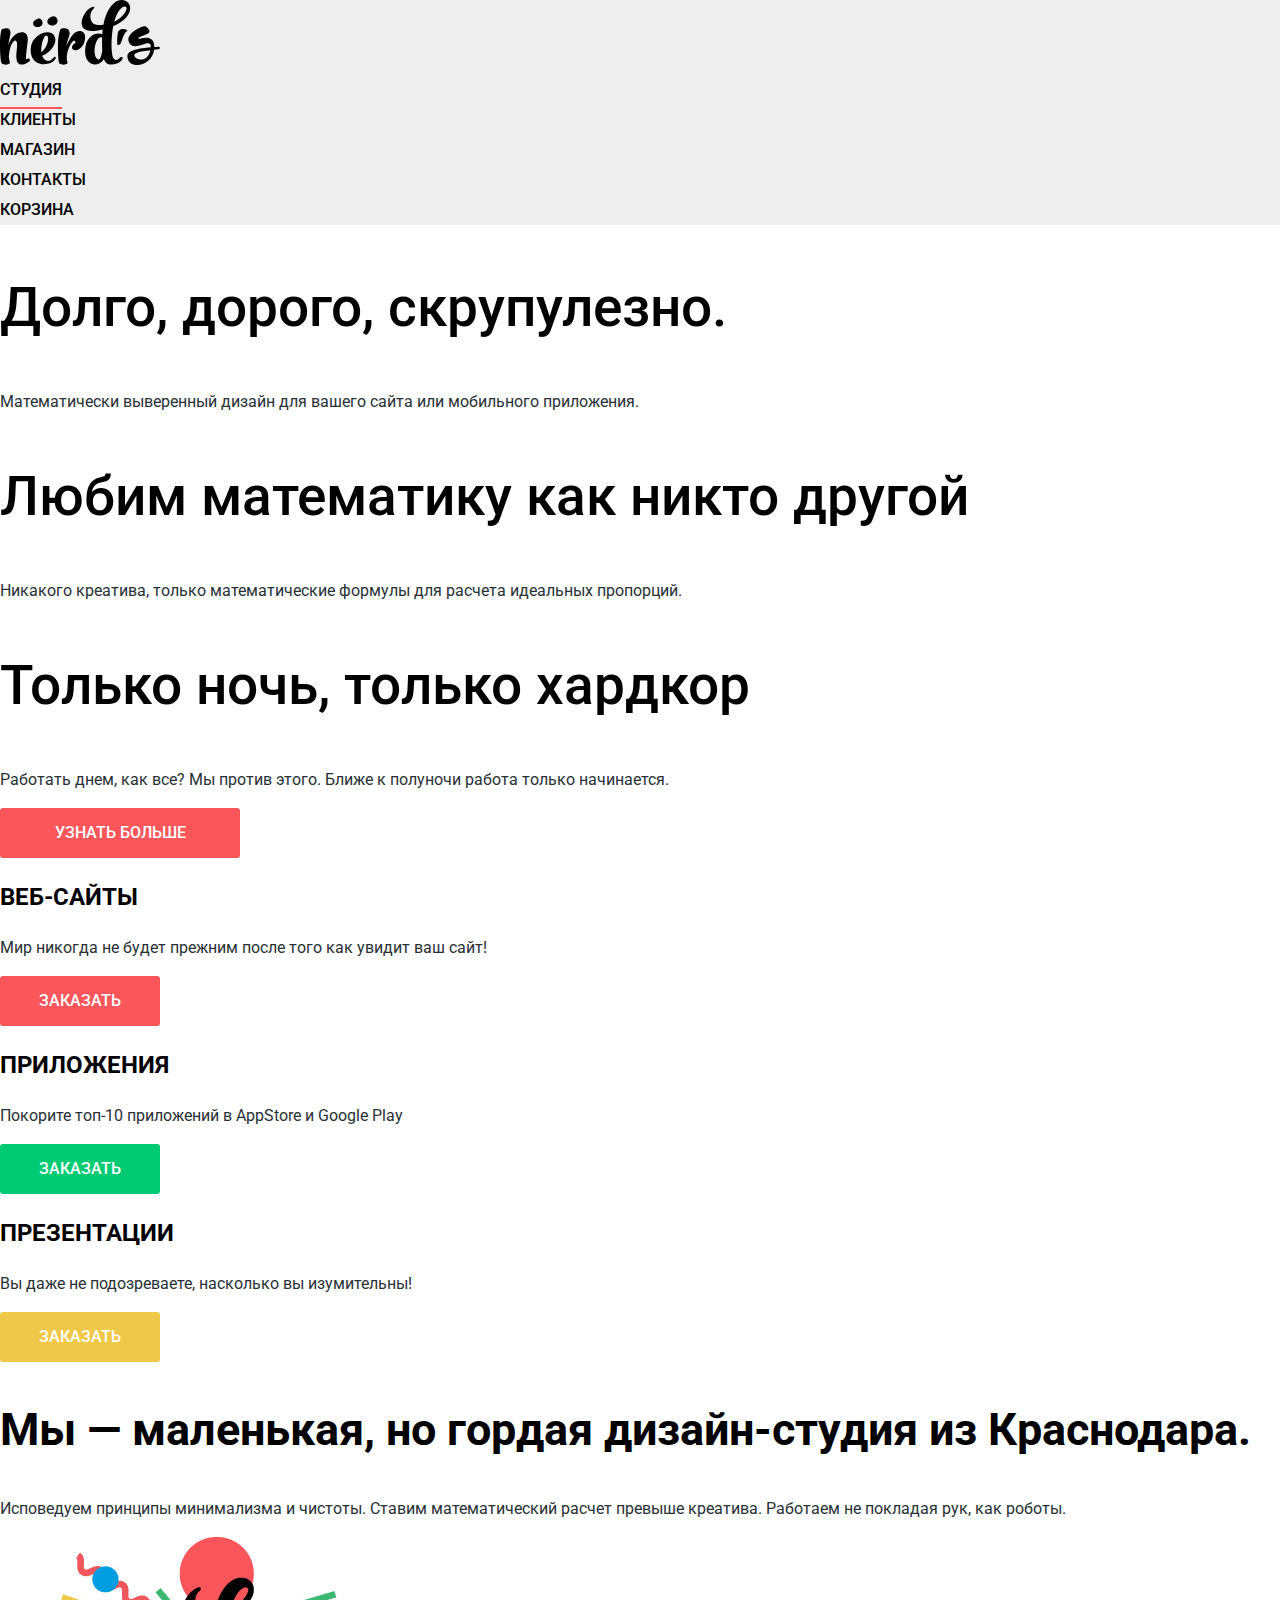
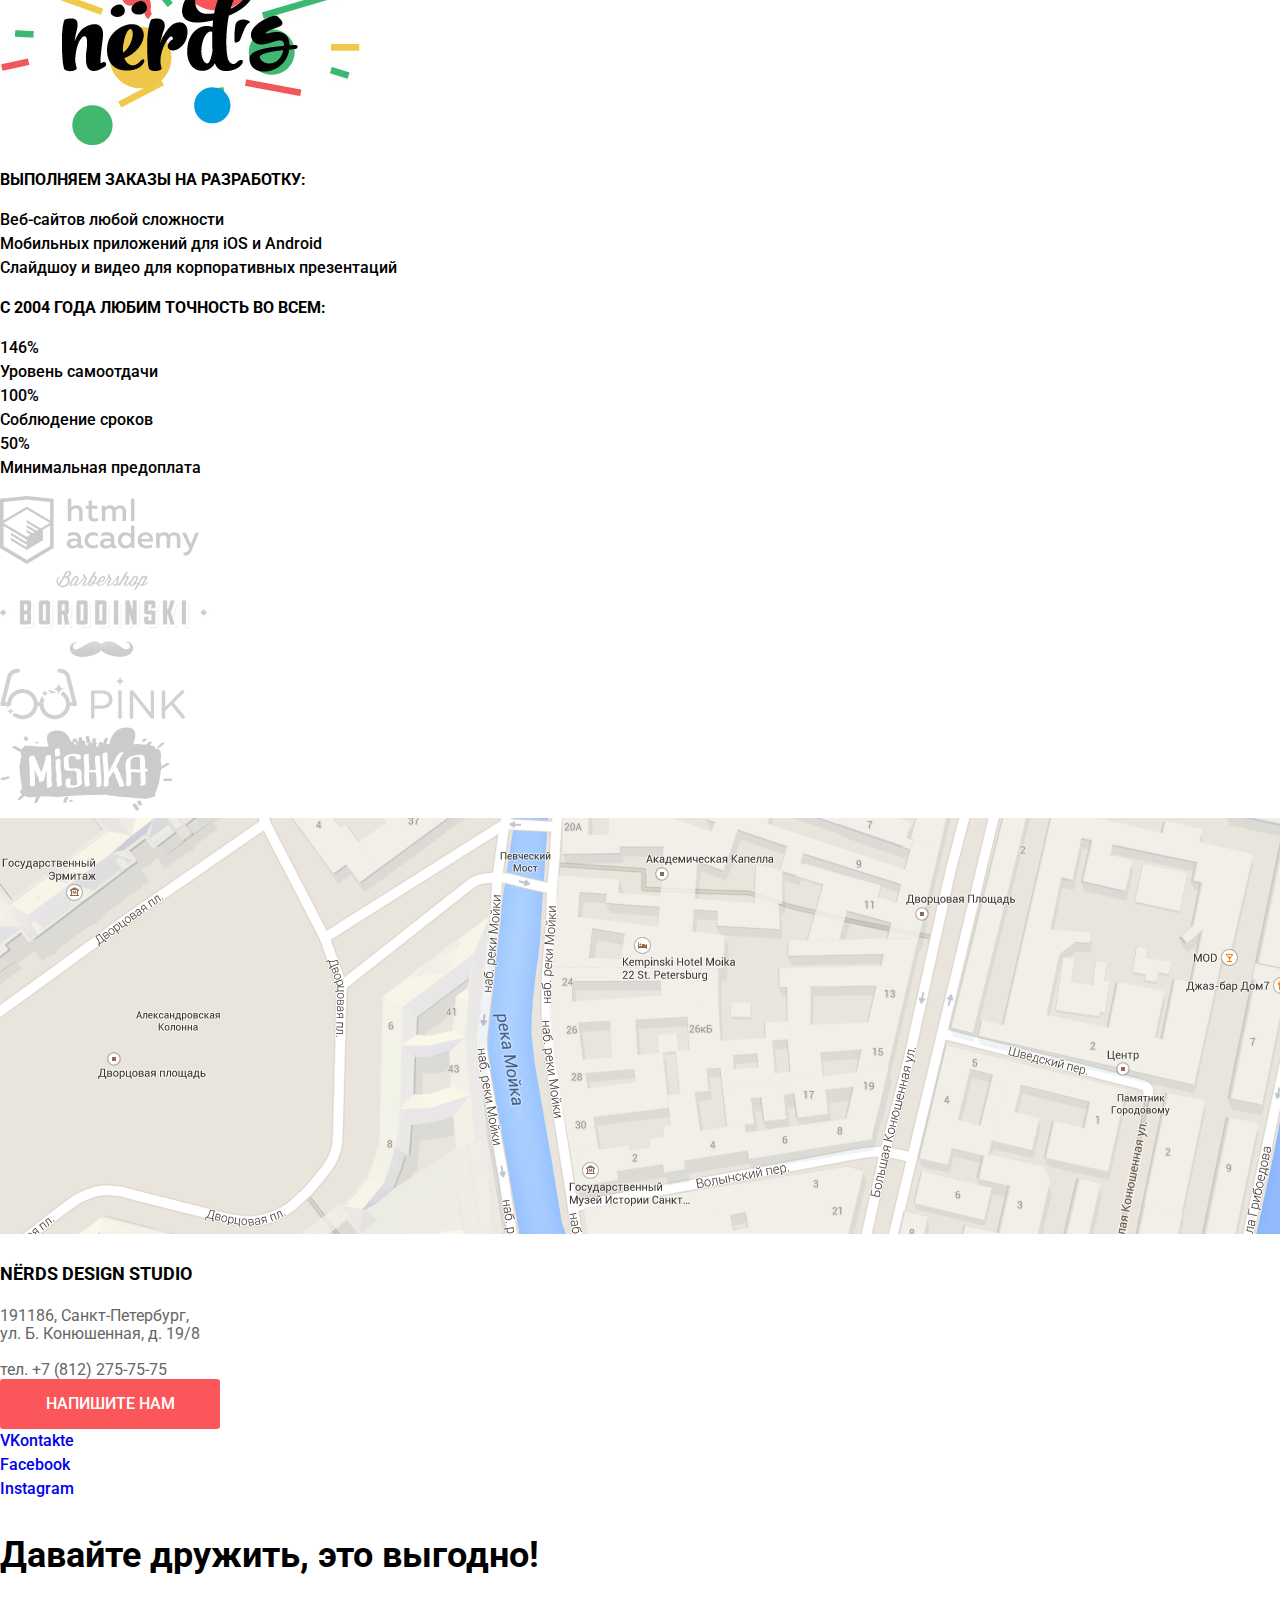
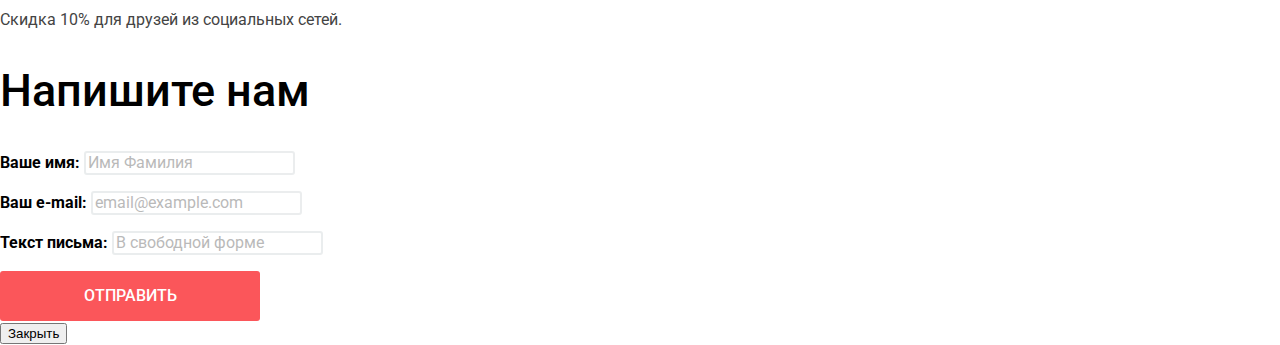
==== index.html @ 08789ef9 "Базовая разметка обоих страниц с CSS" ====
<!DOCTYPE html>
<html lang="ru">

<head>
    <meta charset="UTF-8">
    <meta name="viewport" content="width=device-width, initial-scale=1.0">
    <link href="https://fonts.googleapis.com/css?family=Roboto:400,500,700&display=swap&subset=cyrillic" rel="stylesheet">
    <link rel="stylesheet" href="css/style.css">
    <title>Студия нёрдс</title>
</head>

<body>
    <header>
        <nav class="nav">
            <a><img src="img/nerds-logo.svg" width="160" height="65" alt="Логотип студии нёрдс"></a>
            <ul>
                <li><a class="active" href="#">Студия</a></li>
                <li><a href="#">Клиенты</a></li>
                <li><a href="#">Магазин</a></li>
                <li><a href="#">Контакты</a></li>
            </ul>
            <a href="#">Корзина</a>
        </nav>
    </header>

    <main class="main">
        <h1 class="visually-hidden">Студия нёрдс</h1>

        <section class="advant">
            <h2 class="visually-hidden">Наши приемущества и особенности работы</h2>
            <ul class="advant-list">
                <li>
                    <p class="advant-head">Долго, дорого, скрупулезно.</p>
                    <p class="advant-desc">Математически выверенный дизайн для вашего сайта или мобильного приложения.</p>
                </li>
                <li>
                    <p class="advant-head">Любим математику как никто другой</p>
                    <p class="advant-desc">Никакого креатива, только математические формулы для расчета идеальных пропорций.</p>
                </li>
                <li>
                    <p class="advant-head">Только ночь, только хардкор</p>
                    <p class="advant-desc">Работать днем, как все? Мы против этого. Ближе к полуночи работа только начинается.</p>
                </li>
            </ul>
            <a class="btn btn-red btn-w240px" href="#">Узнать больше</a>
        </section>

        <section class="services">
            <h2 class="visually-hidden">Предоставляем услуги по разработке</h2>
            <ul>
                <li>
                    <h3>Веб-сайты</h3>
                    <p class="services-desc">Мир никогда не будет прежним после того как увидит ваш сайт!</p>
                    <a class="btn btn-red btn-w160px" href="#">Заказать<span class="visually-hidden"> веб-сайт</span></a>
                </li>
                <li>
                    <h3>Приложения</h3>
                    <p class="services-desc">Покорите топ-10 приложений в AppStore и Google Play</p>
                    <a class="btn btn-green btn-w160px" href="#">Заказать<span class="visually-hidden"> приложение</span></a>
                </li>
                <li>
                    <h3>Презентации</h3>
                    <p class="services-desc">Вы даже не подозреваете, насколько вы изумительны!</p>
                    <a class="btn btn-yellow btn-w160px" href="#">Заказать<span class="visually-hidden"> презентацию</span></a>
                </li>
            </ul>
        </section>

        <section class="about">
            <h2 class="visually-hidden">О нас</h2>
            <h3>Мы — маленькая, но гордая дизайн-студия из Краснодара.</h3>
            <p class="about-p">Исповедуем принципы минимализма и чистоты. Ставим математический расчет превыше креатива. Работаем не покладая
                рук, как роботы.</p>
            <img src="img/nerds-illustration.jpg" width="360" height="208" alt="Логотип нёрдс">
            <p class="about-p-uppercase">Выполняем заказы на разработку:</p>
            <ul>
                <li>Веб-сайтов любой сложности</li>
                <li>Мобильных приложений для iOS и Android</li>
                <li>Слайдшоу и видео для корпоративных презентаций</li>
            </ul>
            <p class="about-p-uppercase">с 2004 года Любим точность во всем:</p>
            <dl>
                <dt>146<span>%</span></dt>
                <dd>Уровень самоотдачи</dd>
                <dt>100<span>%</span></dt>
                <dd>Соблюдение сроков</dd>
                <dt>50<span>%</span></dt>
                <dd>Минимальная предоплата</dd>
            </dl>
        </section>

        <section class="partners">
            <h2 class="visually-hidden">Партнеры</h2>
            <ul>
                <li>
                    <a href=""><img src="img/logo-1.png" width="199" height="68" alt="Логотип HTML Academy"></a>
                </li>
                <li>
                    <a href=""><img src="img/logo-2.png" width="209" height="90" alt="Логотип Barbershop Borodinsky"></a>
                </li>
                <li>
                    <a href=""><img src="img/logo-3.png" width="185" height="52" alt="Логотип Pink"></a>
                </li>
                <li>
                    <a href=""><img src="img/logo-4.png" width="173" height="84" alt="Логотип Mishka"></a>
                </li>
            </ul>
        </section>

    </main>

    <footer>
        <section class="contacts">
            <h2 class="visually-hidden">Контакты</h2>
            <img src="img/map.png" width="1440" height="416" alt="Карта">
            <p class="contacts-p">Nёrds design studio</p>
            <address>
                191186, Санкт-Петербург,<br>
                ул. Б. Конюшенная, д. 19/8<br>
                <br>
                тел. +7 (812) 275-75-75
            </address>
            <a class="btn btn-red btn-w220px" href="#">Напишите нам</a>
        </section>

        <section class="socials">
            <h2 class="visually-hidden">Социальные сети</h2>
            <ul>
                <li>
                    <a href="#">VKontakte</a>
                </li>
                <li>
                    <a href="#">Facebook</a>
                </li>
                <li>
                    <a href="#">Instagram</a>
                </li>
            </ul>
            <p class="socials-p-big">Давайте дружить, это выгодно!</p>
            <p class="socials-p-small">Скидка 10% для друзей из социальных сетей.</p>
        </section>
    </footer>

    <section class="writeus">
        <h2>Напишите нам</h2>
        <form action="https://echo.htmlacademy.ru" method="post">
            <p>
                <label for="writeus-name">Ваше имя:</label>
                <input type="text" name="name" id="writeus-name" placeholder="Имя Фамилия">
            </p>
            <p>
                <label for="writeus-email">Ваш e-mail:</label>
                <input type="email" name="email" id="writeus-email" placeholder="email@example.com">
            </p>
            <p>
                <label for="writeus-text">Текст письма:</label>
                <input type="text" name="text" id="writeus-text" placeholder="В свободной форме">
            </p>
            <button class="btn btn-red btn-w260px" type="submit">Отправить</button>
        </form>
        <button type="button">Закрыть</button>
    </section>
</body>

</html>
---- css/style.css ----
/* globals */

.visually-hidden:not(:focus):not(:active),
input[type="checkbox"].visually-hidden,
input[type="radio"].visually-hidden {
    position: absolute;
    width: 1px;
    height: 1px;
    margin: -1px;
    border: 0;
    padding: 0;
    white-space: nowrap;
    clip-path: inset(100%);
    clip: rect(0 0 0 0);
    overflow: hidden;
}

body {
    margin: 0;
    padding: 0;
    font-family: 'Roboto', Arial, sans-serif;
    font-size: 16px;
    line-height: 24px;
    font-weight: 500;
    color: black;
    background-color: white;
}

a {
    text-decoration: none;
}


/* buttons */

.btn {
    display: inline-block;
    padding: 16px;
    font: inherit;
    border: none;
    line-height: 18px;
    color: white;
    background-color: #fb565a;
    text-transform: uppercase;
    border-radius: 3px;
    box-sizing: border-box;
    text-align: center;
}

.btn-red:hover,
.btn-red:focus {
    background-color: #e74246;
}

.btn-red:active {
    box-shadow: inset 0 3px 0 rgba(0, 1, 1, 0.1);
    color: rgba(255, 255, 255, 0.3);
    background-color: #d7373b;
}

.btn-green {
    background-color: #00ca74;
}

.btn-green:hover,
.btn-green:focus {
    background-color: #00bc6c;
}

.btn-green:active {
    box-shadow: inset 0 3px 0 rgba(0, 1, 1, 0.1);
    color: rgba(255, 255, 255, 0.3);
    background-color: #00aa62;
}

.btn-yellow {
    background-color: #efc84a;
}

.btn-yellow:hover,
.btn-yellow:focus {
    background-color: #eab534;
}

.btn-yellow:active {
    box-shadow: inset 0 3px 0 rgba(0, 1, 1, 0.1);
    color: rgba(255, 255, 255, 0.3);
    background-color: #e5a722;
}

.btn-gray {
    color: #000000;
    background-color: #eeeeee;
}

.btn-gray-active {
    color: #000000;
    background-color: #ffffff;
    padding-top: 13px;
    padding-bottom: 13px;
    border: 3px solid #dbdbdb;
}

.btn-gray:hover,
.btn-gray:focus {
    background-color: #dfdfdf;
}

.btn-gray:active {
    box-shadow: inset 0 3px 0 rgba(0, 1, 1, 0.1);
    color: rgba(0, 0, 0, 0.3);
    background-color: #d5d5d5;
}

.btn-w50px {
    width: 50px;
}

.btn-w160px {
    width: 160px;
}

.btn-w220px {
    width: 220px;
}

.btn-w240px {
    width: 240px;
}

.btn-w260px {
    width: 260px;
}


/* header.navigation */

.nav {
    background-color: #eeeeee;
}

.nav ul {
    list-style: none;
    margin: 0;
    padding: 0;
}

.nav a {
    color: black;
    text-transform: uppercase;
    line-height: 30px;
}

.nav a.active {
    padding-bottom: 8px;
    border-bottom: 2px solid #fb565a;
}

.nav a:hover,
.nav a:focus {
    color: #fb565a;
}

.nav a:active {
    color: #000000;
    opacity: 0.3;
}


/* main.advantages */

.advant ul {
    list-style: none;
    margin: 0;
    padding: 0;
}

.advant-head {
    font-size: 55px;
    line-height: 55px;
}

.advant-desc {
    color: #283136;
    font-family: Roboto;
    font-size: 16px;
    font-weight: 400;
    line-height: 24px;
}


/* main.services */

.services ul {
    list-style: none;
    margin: 0;
    padding: 0;
}

.services h3 {
    font-size: 24px;
    line-height: 30px;
    text-transform: uppercase;
    font-weight: 700;
}

.services-desc {
    font-weight: 400;
    color: #283136;
}


/* main.about */

.about h3 {
    font-size: 45px;
    line-height: 45px;
}

.about-p {
    color: #283136;
    font-weight: 400;
}

.about-p-uppercase {
    font-weight: 700;
    text-transform: uppercase;
}

.about ul {
    list-style: none;
    margin: 0;
    padding: 0;
}

.about dd {
    margin: 0;
    padding: 0;
}


/* main.partners */

.partners ul {
    list-style: none;
    margin: 0;
    padding: 0;
}

.partners img {
    opacity: 0.2;
}

.partners img:hover,
.partners img:focus {
    opacity: 1;
}

.partners img:active {
    opacity: 0.1;
}


/* footer.contacts */

.contacts-p {
    font-size: 18px;
    font-weight: 700;
    line-height: 30px;
    text-transform: uppercase;
}

.contacts address {
    color: #666666;
    font-weight: 400;
    line-height: 18px;
    font-style: normal;
}


/* footer.socials */

.socials ul {
    list-style: none;
    margin: 0;
    padding: 0;
}

.socials-p-big {
    font-size: 36px;
    font-weight: 700;
    line-height: 36px;
}

.socials-p-small {
    color: #444444;
    font-weight: 400;
    line-height: 22px;
}


/* modals.writeus */

.writeus h2 {
    font-size: 45px;
    font-weight: 500;
    line-height: 45px;
}

.writeus label {
    font-weight: 700;
    line-height: 18px;
}

.writeus input {
    font: inherit;
    color: #444444;
    font-size: 16px;
    font-weight: 400;
    line-height: 18px;
    opacity: 0.5;
    background-color: transparent;
    border: 2px solid #d7dcde;
    border-radius: 3px;
}

.writeus input:hover {
    opacity: 0.5;
    border: 2px solid #b4b9bb;
}

.writeus input:focus {
    opacity: 1;
    border: 2px solid #000000;
}

.writeus input:invalid {
    color: #e74246;
    opacity: 1;
    border: 2px solid #e74246;
}


/* catalog.html */


/* main */

.main h1 {
    margin: 0;
    padding: 0;
    /* Style for "Магазин го" */
    color: #000000;
    font-size: 55px;
    line-height: 55px;
    text-align: center;
    background-color: #eeeeee;
}


/* filter */

.filter legend {
    margin: 0;
    padding: 0;
    font-size: 18px;
    font-weight: 700;
    line-height: 30px;
    text-transform: uppercase;
    letter-spacing: 0.05px;
    border: none;
}

.filter fieldset {
    border: none;
}

.filter ul {
    margin: 0;
    padding: 0;
    list-style: none;
}

.filter label {
    color: #283136;
    font-weight: 400;
    line-height: 20px;
}
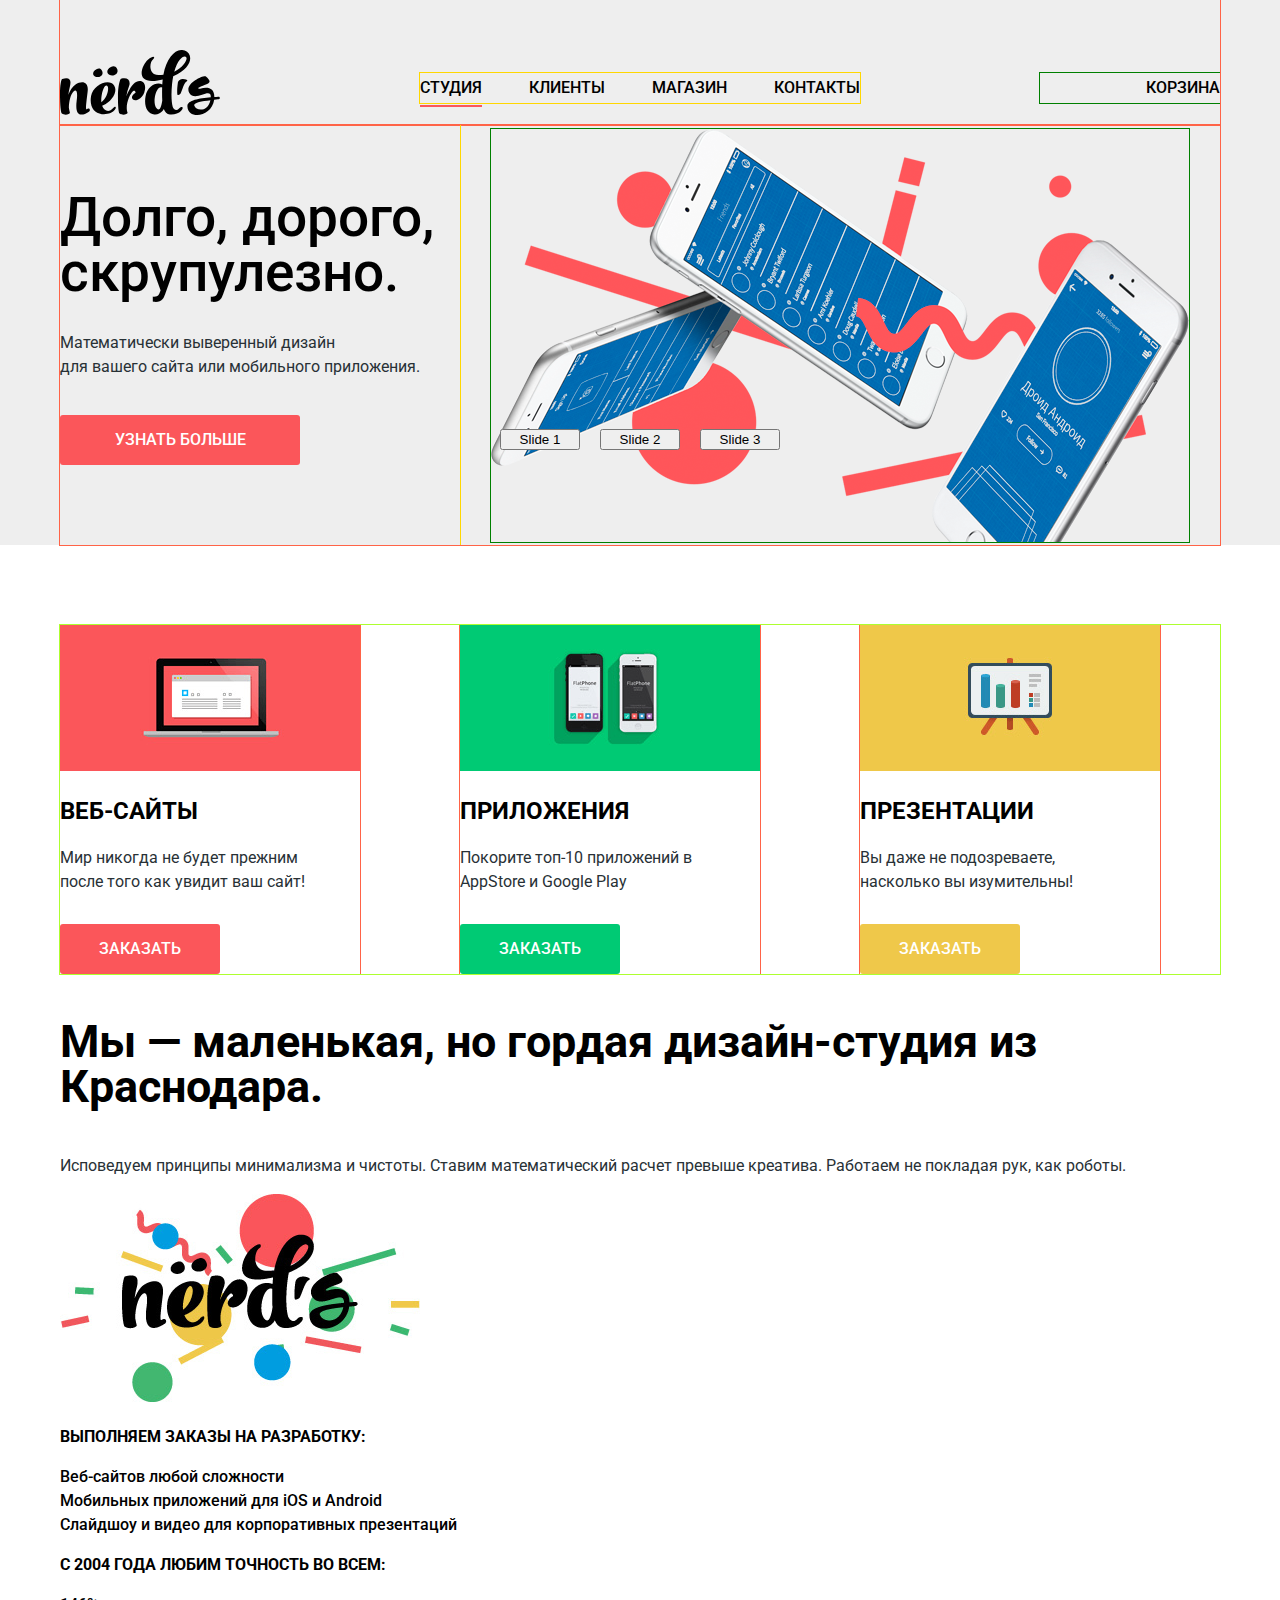
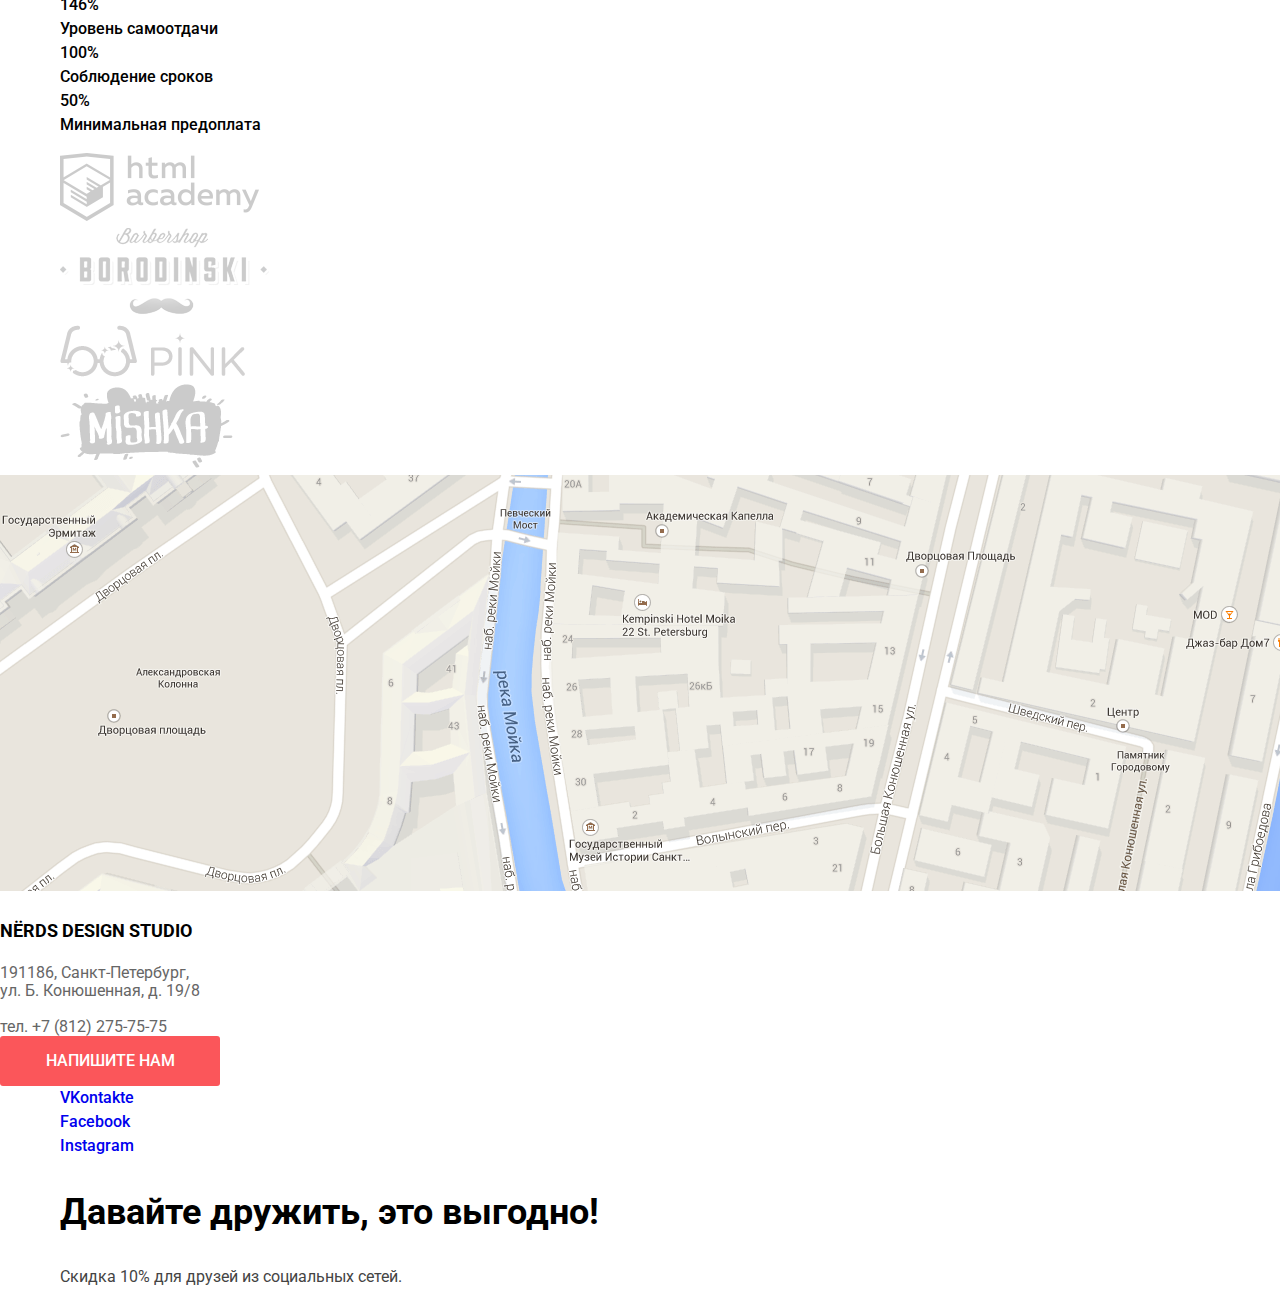
==== commit ef49316b: "Сеточная разметка ч.1" ====
--- a/index.html
+++ b/index.html
@@ -10,55 +10,73 @@
 </head>
 
 <body>
-    <header>
-        <nav class="nav">
-            <a><img src="img/nerds-logo.svg" width="160" height="65" alt="Логотип студии нёрдс"></a>
-            <ul>
-                <li><a class="active" href="#">Студия</a></li>
-                <li><a href="#">Клиенты</a></li>
-                <li><a href="#">Магазин</a></li>
-                <li><a href="#">Контакты</a></li>
-            </ul>
-            <a href="#">Корзина</a>
-        </nav>
+
+    <header class="container-bg-color">
+        <div class="container-center-main">
+            <nav class="nav">
+                <p class="nav-logo">
+                    <a><img src="img/nerds-logo.svg" width="160" height="65" alt="Логотип студии нёрдс"></a>
+                </p>
+                <ul class="nav-menu-list">
+                    <li><a class="active" href="#">Студия</a></li>
+                    <li><a href="#">Клиенты</a></li>
+                    <li><a href="#">Магазин</a></li>
+                    <li><a href="#">Контакты</a></li>
+                </ul>
+                <p class="nav-basket">
+                    <a href="#">Корзина</a>
+                </p>
+            </nav>
+        </div>
     </header>
 
     <main class="main">
         <h1 class="visually-hidden">Студия нёрдс</h1>
 
-        <section class="advant">
-            <h2 class="visually-hidden">Наши приемущества и особенности работы</h2>
-            <ul class="advant-list">
-                <li>
-                    <p class="advant-head">Долго, дорого, скрупулезно.</p>
-                    <p class="advant-desc">Математически выверенный дизайн для вашего сайта или мобильного приложения.</p>
-                </li>
-                <li>
-                    <p class="advant-head">Любим математику как никто другой</p>
-                    <p class="advant-desc">Никакого креатива, только математические формулы для расчета идеальных пропорций.</p>
-                </li>
-                <li>
-                    <p class="advant-head">Только ночь, только хардкор</p>
-                    <p class="advant-desc">Работать днем, как все? Мы против этого. Ближе к полуночи работа только начинается.</p>
-                </li>
-            </ul>
-            <a class="btn btn-red btn-w240px" href="#">Узнать больше</a>
-        </section>
+        <div class="container-bg-color">
+            <section class="advant container-center-main">
+                <h2 class="visually-hidden">Наши приемущества и особенности работы</h2>
+                <div class="advant-relative-container">
+                    <ul class="advant-list">
+                        <li class="advant-item">
+                            <div class="advant-item-text">
+                                <p class="advant-head">Долго, дорого, скрупулезно.</p>
+                                <p class="advant-desc">Математически выверенный дизайн<br>для вашего сайта или мобильного приложения.</p>
+                                <a class="btn btn-red btn-w240px advant-btn" href="#">Узнать больше</a>
+                            </div>
+                        </li>
+                        <li>
+                            <p class="advant-head">Любим математику как никто другой</p>
+                            <p class="advant-desc">Никакого креатива, только математические формулы для расчета идеальных пропорций.</p>
+                            <a class="btn btn-red btn-w240px" href="#">Узнать больше</a>
+                        </li>
+                        <li>
+                            <p class="advant-head">Только ночь, только хардкор</p>
+                            <p class="advant-desc">Работать днем, как все? Мы против этого. Ближе к полуночи работа только начинается.</p>
+                            <a class="btn btn-red btn-w240px" href="#">Узнать больше</a>
+                        </li>
+                    </ul>
+                    <button class="advant-btn-slider" type="button">Slide 1</button>
+                    <button class="advant-btn-slider" type="button">Slide 2</button>
+                    <button class="advant-btn-slider" type="button">Slide 3</button>
+                </div>
+            </section>
+        </div>
 
-        <section class="services">
+        <section class="services container-center-main">
             <h2 class="visually-hidden">Предоставляем услуги по разработке</h2>
-            <ul>
-                <li>
+            <ul class="services-list">
+                <li class="services-item">
                     <h3>Веб-сайты</h3>
                     <p class="services-desc">Мир никогда не будет прежним после того как увидит ваш сайт!</p>
                     <a class="btn btn-red btn-w160px" href="#">Заказать<span class="visually-hidden"> веб-сайт</span></a>
                 </li>
-                <li>
+                <li class="services-item">
                     <h3>Приложения</h3>
                     <p class="services-desc">Покорите топ-10 приложений в AppStore и Google Play</p>
                     <a class="btn btn-green btn-w160px" href="#">Заказать<span class="visually-hidden"> приложение</span></a>
                 </li>
-                <li>
+                <li class="services-item">
                     <h3>Презентации</h3>
                     <p class="services-desc">Вы даже не подозреваете, насколько вы изумительны!</p>
                     <a class="btn btn-yellow btn-w160px" href="#">Заказать<span class="visually-hidden"> презентацию</span></a>
@@ -66,7 +84,7 @@
             </ul>
         </section>
 
-        <section class="about">
+        <section class="about container-center-main">
             <h2 class="visually-hidden">О нас</h2>
             <h3>Мы — маленькая, но гордая дизайн-студия из Краснодара.</h3>
             <p class="about-p">Исповедуем принципы минимализма и чистоты. Ставим математический расчет превыше креатива. Работаем не покладая
@@ -89,7 +107,7 @@
             </dl>
         </section>
 
-        <section class="partners">
+        <section class="partners container-center-main">
             <h2 class="visually-hidden">Партнеры</h2>
             <ul>
                 <li>
@@ -110,7 +128,7 @@
     </main>
 
     <footer>
-        <section class="contacts">
+        <section class="contacts container-center-map">
             <h2 class="visually-hidden">Контакты</h2>
             <img src="img/map.png" width="1440" height="416" alt="Карта">
             <p class="contacts-p">Nёrds design studio</p>
@@ -123,7 +141,7 @@
             <a class="btn btn-red btn-w220px" href="#">Напишите нам</a>
         </section>
 
-        <section class="socials">
+        <section class="socials container-center-main">
             <h2 class="visually-hidden">Социальные сети</h2>
             <ul>
                 <li>
--- a/css/style.css
+++ b/css/style.css
@@ -24,10 +24,30 @@
     font-weight: 500;
     color: black;
     background-color: white;
+    min-width: 1200px;
 }
 
 a {
     text-decoration: none;
+}
+
+
+/* centering */
+
+.container-bg-color {
+    background-color: #eeeeee;
+}
+
+.container-center-main {
+    width: 1160px;
+    margin: 0 auto;
+    padding: 0 20px;
+}
+
+.container-center-map {
+    width: 1440px;
+    margin: 0 auto;
+    padding: 0;
 }
 
 
@@ -136,10 +156,17 @@
 /* header.navigation */
 
 .nav {
-    background-color: #eeeeee;
-}
-
-.nav ul {
+    padding-top: 50px;
+    display: flex;
+    justify-content: space-between;
+    align-items: center;
+    outline: 1px solid tomato;
+}
+
+.nav-menu-list {
+    display: flex;
+    flex-wrap: wrap;
+    justify-content: space-between;
     list-style: none;
     margin: 0;
     padding: 0;
@@ -166,10 +193,29 @@
     opacity: 0.3;
 }
 
+.nav p {
+    margin: 0;
+}
+
+.nav-logo {
+    width: 180px;
+}
+
+.nav-menu-list {
+    width: 440px;
+    outline: 1px solid gold;
+}
+
+.nav-basket {
+    text-align: end;
+    width: 180px;
+    outline: 1px solid green;
+}
+
 
 /* main.advantages */
 
-.advant ul {
+.advant-list {
     list-style: none;
     margin: 0;
     padding: 0;
@@ -178,6 +224,7 @@
 .advant-head {
     font-size: 55px;
     line-height: 55px;
+    margin: 0;
 }
 
 .advant-desc {
@@ -188,25 +235,124 @@
     line-height: 24px;
 }
 
+.advant li:nth-child(2),
+.advant li:nth-child(3) {
+    display: none;
+}
+
+.advant-item {
+    display: flex;
+    outline: 1px solid tomato;
+}
+
+.advant-item-text {
+    width: 400px;
+    outline: 1px solid gold;
+}
+
+.advant-head {
+    padding-top: 65px;
+    padding-bottom: 15px;
+}
+
+.advant-btn {
+    margin-top: 20px;
+    margin-bottom: 80px;
+}
+
+.advant-item::after {
+    content: "";
+    width: 698px;
+    height: 413px;
+    outline: 1px solid green;
+    margin: auto;
+    background-image: url("../img/slide1.png");
+    background-repeat: no-repeat;
+}
+
+.advant-relative-container {
+    position: relative;
+}
+
+.advant-btn-slider {
+    position: absolute;
+    bottom: 95px;
+    width: 80px;
+}
+
+.advant-btn-slider:nth-of-type(1) {
+    left: calc(50% - 40px - 100px);
+}
+
+.advant-btn-slider:nth-of-type(2) {
+    left: calc(50% - 40px);
+}
+
+.advant-btn-slider:nth-of-type(3) {
+    left: calc(50% - 40px + 100px);
+}
+
+.advant {
+    margin-bottom: 80px;
+}
+
 
 /* main.services */
-
-.services ul {
-    list-style: none;
-    margin: 0;
-    padding: 0;
-}
 
 .services h3 {
     font-size: 24px;
     line-height: 30px;
     text-transform: uppercase;
     font-weight: 700;
+    margin: 0;
+    margin-bottom: 20px;
 }
 
 .services-desc {
+    margin: 0;
+    margin-bottom: 30px;
+    width: 260px;
     font-weight: 400;
     color: #283136;
+}
+
+.services-list {
+    margin: 0;
+    padding: 0;
+    display: flex;
+    list-style: none;
+    outline: 1px solid greenyellow;
+}
+
+.services-item {
+    width: 300px;
+    margin-right: 100px;
+    outline: 1px solid tomato;
+}
+
+.services-item:last-child {
+    margin-right: 0;
+}
+
+.services-item::before {
+    display: block;
+    width: 300px;
+    height: 146px;
+    content: "";
+    background-repeat: no-repeat;
+    margin-bottom: 25px;
+}
+
+.services-item:nth-child(1)::before {
+    background-image: url("../img/illustration-1.png");
+}
+
+.services-item:nth-child(2)::before {
+    background-image: url("../img/illustration-2.png");
+}
+
+.services-item:nth-child(3)::before {
+    background-image: url("../img/illustration-3.png");
 }
 
 
@@ -300,6 +446,10 @@
 
 
 /* modals.writeus */
+
+.writeus {
+    display: none;
+}
 
 .writeus h2 {
     font-size: 45px;
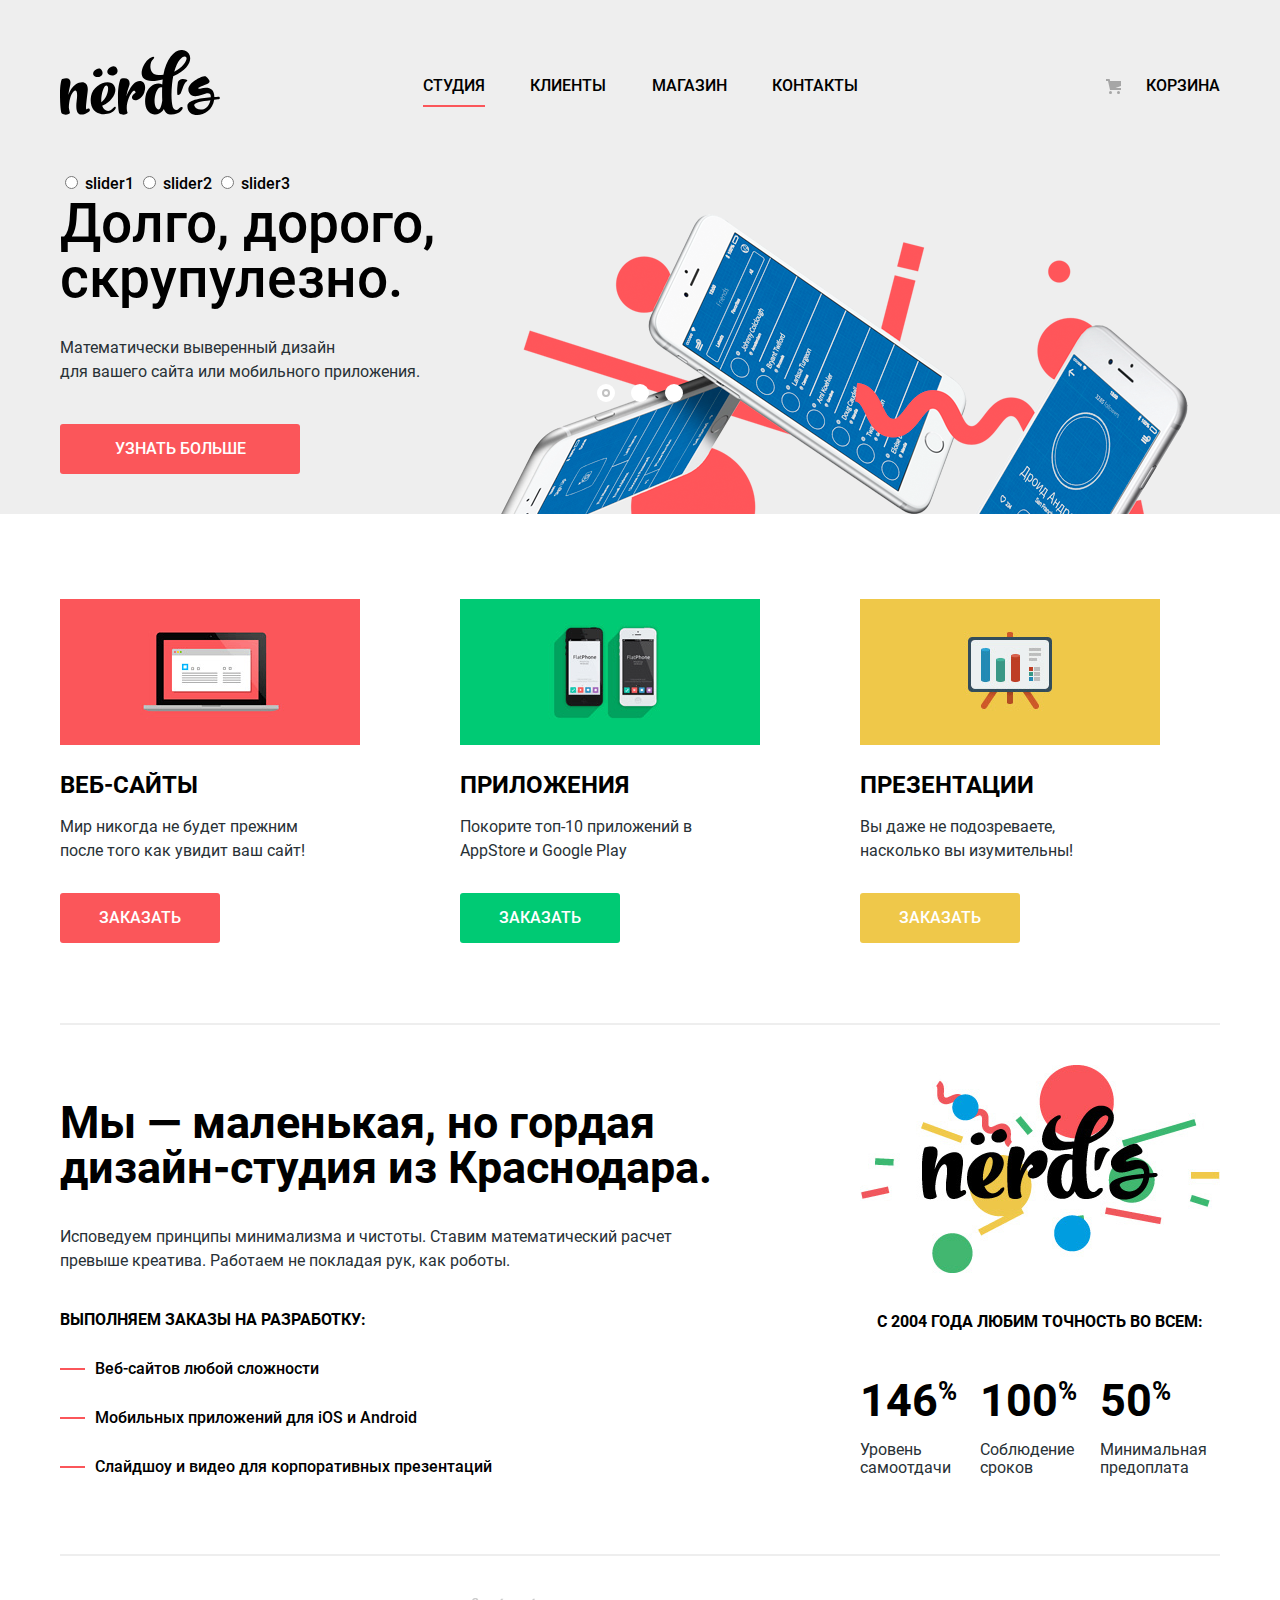
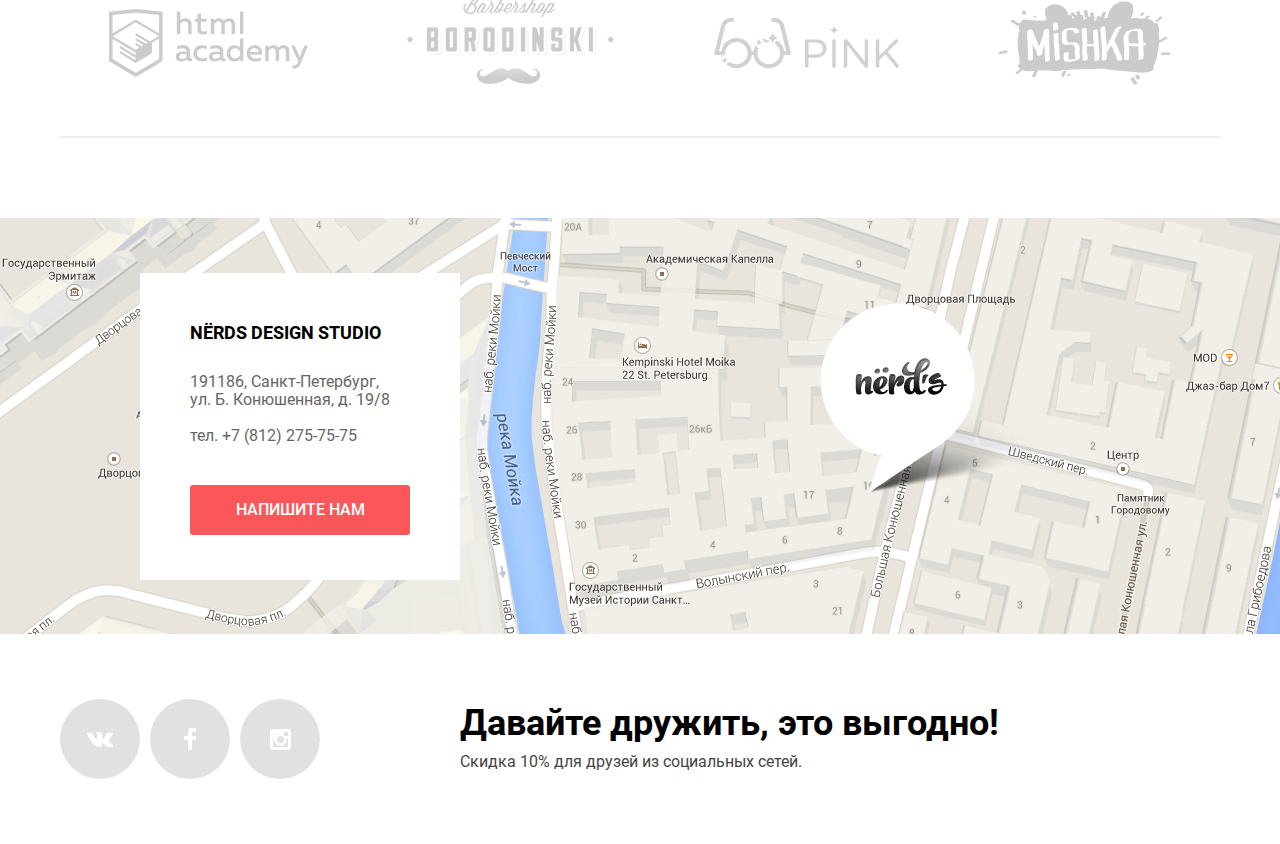
==== commit a17f82dc: "Add offline fonts" ====
--- a/index.html
+++ b/index.html
@@ -4,62 +4,80 @@
 <head>
     <meta charset="UTF-8">
     <meta name="viewport" content="width=device-width, initial-scale=1.0">
-    <link href="https://fonts.googleapis.com/css?family=Roboto:400,500,700&display=swap&subset=cyrillic" rel="stylesheet">
+    <!-- <link href="https://fonts.googleapis.com/css?family=Roboto:400,500,700&display=swap&subset=cyrillic"
+        rel="stylesheet"> -->
+    <link rel="shortcut icon" href="favicon.png" type="image/x-icon">
+    <link rel="stylesheet" href="css/fonts-offline.css">
     <link rel="stylesheet" href="css/style.css">
     <title>Студия нёрдс</title>
 </head>
 
 <body>
-
-    <header class="container-bg-color">
-        <div class="container-center-main">
-            <nav class="nav">
-                <p class="nav-logo">
-                    <a><img src="img/nerds-logo.svg" width="160" height="65" alt="Логотип студии нёрдс"></a>
-                </p>
-                <ul class="nav-menu-list">
-                    <li><a class="active" href="#">Студия</a></li>
-                    <li><a href="#">Клиенты</a></li>
-                    <li><a href="#">Магазин</a></li>
-                    <li><a href="#">Контакты</a></li>
-                </ul>
-                <p class="nav-basket">
-                    <a href="#">Корзина</a>
-                </p>
-            </nav>
+    <header>
+        <div class="container-bg-color">
+            <div class="container-center-main">
+                <nav class="nav">
+                    <p class="nav-logo">
+                        <img src="img/nerds-logo.svg" width="160" height="65" alt="Логотип студии нёрдс">
+                    </p>
+                    <ul class="nav-menu-list">
+                        <li><a class="nav-menu-item-link nav-menu-item-active" href="#">Студия</a></li>
+                        <li><a class="nav-menu-item-link" href="#">Клиенты</a></li>
+                        <li><a class="nav-menu-item-link" href="#">Магазин</a></li>
+                        <li><a class="nav-menu-item-link" href="#">Контакты</a></li>
+                    </ul>
+                    <p>
+                        <a class="nav-basket-link" href="#">Корзина</a>
+                    </p>
+                </nav>
+            </div>
         </div>
     </header>
 
     <main class="main">
         <h1 class="visually-hidden">Студия нёрдс</h1>
-
         <div class="container-bg-color">
-            <section class="advant container-center-main">
-                <h2 class="visually-hidden">Наши приемущества и особенности работы</h2>
-                <div class="advant-relative-container">
-                    <ul class="advant-list">
-                        <li class="advant-item">
-                            <div class="advant-item-text">
-                                <p class="advant-head">Долго, дорого, скрупулезно.</p>
-                                <p class="advant-desc">Математически выверенный дизайн<br>для вашего сайта или мобильного приложения.</p>
-                                <a class="btn btn-red btn-w240px advant-btn" href="#">Узнать больше</a>
-                            </div>
-                        </li>
-                        <li>
-                            <p class="advant-head">Любим математику как никто другой</p>
-                            <p class="advant-desc">Никакого креатива, только математические формулы для расчета идеальных пропорций.</p>
-                            <a class="btn btn-red btn-w240px" href="#">Узнать больше</a>
-                        </li>
-                        <li>
-                            <p class="advant-head">Только ночь, только хардкор</p>
-                            <p class="advant-desc">Работать днем, как все? Мы против этого. Ближе к полуночи работа только начинается.</p>
-                            <a class="btn btn-red btn-w240px" href="#">Узнать больше</a>
-                        </li>
-                    </ul>
-                    <button class="advant-btn-slider" type="button">Slide 1</button>
-                    <button class="advant-btn-slider" type="button">Slide 2</button>
-                    <button class="advant-btn-slider" type="button">Slide 3</button>
-                </div>
+            <section class="slider container-center-main">
+                <h2 class="visually-hidden">Приемущества и особенности работы</h2>
+
+                <div class="slider-controls">
+                    <span class="slider-control slider-control-active"></span>
+                    <span class="slider-control"></span>
+                    <span class="slider-control"></span>
+
+                </div>
+
+                <div>
+                    <input type="radio" name="sliders" id="slider-control-1">
+                    <label for="slider-control-1">slider1</label>
+
+                    <input type="radio" name="sliders" id="slider-control-2">
+                    <label for="slider-control-2">slider2</label>
+
+                    <input type="radio" name="sliders" id="slider-control-3">
+                    <label for="slider-control-3">slider3</label>
+                </div>
+
+                <ul class="slider-list">
+                    <li class="slider-item">
+                        <h3 class="slider-title">Долго, дорого, скрупулезно.</h3>
+                        <p class="slider-desc">Математически выверенный дизайн <br> для вашего сайта или
+                            мобильного приложения.</p>
+                        <a class="btn btn-red btn-w240px slider-btn" href="#">Узнать больше</a>
+                    </li>
+                    <li class="slider-item">
+                        <h3 class="slider-title">Любим математику как никто другой</h3>
+                        <p class="slider-desc">Никакого креатива, только математические формулы для расчета
+                            идеальных пропорций.</p>
+                        <a class="btn btn-red btn-w240px slider-btn" href="#">Узнать больше</a>
+                    </li>
+                    <li class="slider-item">
+                        <h3 class="slider-title">Только ночь, только хардкор</h3>
+                        <p class="slider-desc">Работать днем, как все? Мы против этого. Ближе к полуночи работа
+                            только начинается.</p>
+                        <a class="btn btn-red btn-w240px slider-btn" href="#">Узнать больше</a>
+                    </li>
+                </ul>
             </section>
         </div>
 
@@ -67,60 +85,85 @@
             <h2 class="visually-hidden">Предоставляем услуги по разработке</h2>
             <ul class="services-list">
                 <li class="services-item">
-                    <h3>Веб-сайты</h3>
+                    <h3 class="services-title">Веб-сайты</h3>
                     <p class="services-desc">Мир никогда не будет прежним после того как увидит ваш сайт!</p>
-                    <a class="btn btn-red btn-w160px" href="#">Заказать<span class="visually-hidden"> веб-сайт</span></a>
+                    <a class="btn btn-red btn-w160px" href="#">Заказать<span class="visually-hidden">
+                            веб-сайт</span></a>
                 </li>
                 <li class="services-item">
-                    <h3>Приложения</h3>
+                    <h3 class="services-title">Приложения</h3>
                     <p class="services-desc">Покорите топ-10 приложений в AppStore и Google Play</p>
-                    <a class="btn btn-green btn-w160px" href="#">Заказать<span class="visually-hidden"> приложение</span></a>
+                    <a class="btn btn-green btn-w160px" href="#">Заказать<span class="visually-hidden">
+                            приложение</span></a>
                 </li>
                 <li class="services-item">
-                    <h3>Презентации</h3>
+                    <h3 class="services-title">Презентации</h3>
                     <p class="services-desc">Вы даже не подозреваете, насколько вы изумительны!</p>
-                    <a class="btn btn-yellow btn-w160px" href="#">Заказать<span class="visually-hidden"> презентацию</span></a>
+                    <a class="btn btn-yellow btn-w160px" href="#">Заказать<span class="visually-hidden">
+                            презентацию</span></a>
                 </li>
             </ul>
         </section>
 
         <section class="about container-center-main">
             <h2 class="visually-hidden">О нас</h2>
-            <h3>Мы — маленькая, но гордая дизайн-студия из Краснодара.</h3>
-            <p class="about-p">Исповедуем принципы минимализма и чистоты. Ставим математический расчет превыше креатива. Работаем не покладая
-                рук, как роботы.</p>
-            <img src="img/nerds-illustration.jpg" width="360" height="208" alt="Логотип нёрдс">
-            <p class="about-p-uppercase">Выполняем заказы на разработку:</p>
-            <ul>
-                <li>Веб-сайтов любой сложности</li>
-                <li>Мобильных приложений для iOS и Android</li>
-                <li>Слайдшоу и видео для корпоративных презентаций</li>
-            </ul>
-            <p class="about-p-uppercase">с 2004 года Любим точность во всем:</p>
-            <dl>
-                <dt>146<span>%</span></dt>
-                <dd>Уровень самоотдачи</dd>
-                <dt>100<span>%</span></dt>
-                <dd>Соблюдение сроков</dd>
-                <dt>50<span>%</span></dt>
-                <dd>Минимальная предоплата</dd>
-            </dl>
+            <div class="about-columns-container">
+                <div class="about-column-left">
+                    <h3 class="about-title">Мы — маленькая, но гордая дизайн-студия из Краснодара.</h3>
+                    <p class="about-desc">Исповедуем принципы минимализма и чистоты. Ставим математический расчет <br>
+                        превыше креатива. Работаем
+                        не покладая рук, как роботы.</p>
+                    <p class="about-title-small about-title-small-left">Выполняем заказы на разработку:</p>
+                    <ul class="about-services-list">
+                        <li class="about-services-item">Веб-сайтов любой сложности</li>
+                        <li class="about-services-item">Мобильных приложений для iOS и Android</li>
+                        <li class="about-services-item">Слайдшоу и видео для корпоративных презентаций</li>
+                    </ul>
+                </div>
+                <div class="about-column-right">
+                    <img class="about-logo" src="img/nerds-illustration.jpg" width="360" height="208"
+                        alt="Логотип нёрдс">
+                    <p class="about-title-small about-title-small-right">с 2004 года Любим точность во всем:</p>
+                    <ul class="about-perc-list">
+                        <li class="about-perc-item">
+                            <p class="about-perc-title">146<sup class="about-perc-sup">%</sup></p>
+                            <p class="about-perc-desc">Уровень самоотдачи</p>
+                        </li>
+                        <li class="about-perc-item">
+                            <p class="about-perc-title">100<sup class="about-perc-sup">%</sup></p>
+                            <p class="about-perc-desc">Соблюдение сроков</p>
+                        </li>
+                        <li class="about-perc-item">
+                            <p class="about-perc-title">50<sup class="about-perc-sup">%</sup></p>
+                            <p class="about-perc-desc">Минимальная предоплата</p>
+                        </li>
+                    </ul>
+                </div>
+            </div>
         </section>
 
         <section class="partners container-center-main">
             <h2 class="visually-hidden">Партнеры</h2>
-            <ul>
-                <li>
-                    <a href=""><img src="img/logo-1.png" width="199" height="68" alt="Логотип HTML Academy"></a>
-                </li>
-                <li>
-                    <a href=""><img src="img/logo-2.png" width="209" height="90" alt="Логотип Barbershop Borodinsky"></a>
-                </li>
-                <li>
-                    <a href=""><img src="img/logo-3.png" width="185" height="52" alt="Логотип Pink"></a>
-                </li>
-                <li>
-                    <a href=""><img src="img/logo-4.png" width="173" height="84" alt="Логотип Mishka"></a>
+            <ul class="partners-list">
+                <li>
+                    <a class="partners-link" href="#">
+                        <img src="img/logo-1.png" width="199" height="68" alt="Логотип HTML Academy">
+                    </a>
+                </li>
+                <li>
+                    <a class="partners-link" href="#">
+                        <img src="img/logo-2.png" width="209" height="90" alt="Логотип Barbershop Borodinsky">
+                    </a>
+                </li>
+                <li>
+                    <a class="partners-link" href="#">
+                        <img src="img/logo-3.png" width="185" height="52" alt="Логотип Pink">
+                    </a>
+                </li>
+                <li>
+                    <a class="partners-link" href="#">
+                        <img src="img/logo-4.png" width="173" height="84" alt="Логотип Mishka">
+                    </a>
                 </li>
             </ul>
         </section>
@@ -130,32 +173,58 @@
     <footer>
         <section class="contacts container-center-map">
             <h2 class="visually-hidden">Контакты</h2>
-            <img src="img/map.png" width="1440" height="416" alt="Карта">
-            <p class="contacts-p">Nёrds design studio</p>
-            <address>
-                191186, Санкт-Петербург,<br>
-                ул. Б. Конюшенная, д. 19/8<br>
-                <br>
-                тел. +7 (812) 275-75-75
-            </address>
-            <a class="btn btn-red btn-w220px" href="#">Напишите нам</a>
+            <div class="contacts-container-relative ">
+                <img src="img/map.png" width="1440" height="416" alt="Карта">
+                <div class="contacts-card">
+                    <p class="contacts-title">Nёrds design studio</p>
+                    <address class="contacts-address">
+                        191186, Санкт-Петербург,<br>
+                        ул. Б. Конюшенная, д. 19/8<br>
+                        <br>
+                        тел. +7 (812) 275-75-75
+                    </address>
+                    <a class="btn btn-red btn-w220px" href="#">Напишите нам</a>
+                </div>
+                <img class="contacts-marker" src="img/map-marker.png" width="231" height="190"
+                    alt="Маркер-указатель на карте">
+            </div>
         </section>
 
         <section class="socials container-center-main">
             <h2 class="visually-hidden">Социальные сети</h2>
-            <ul>
-                <li>
-                    <a href="#">VKontakte</a>
-                </li>
-                <li>
-                    <a href="#">Facebook</a>
-                </li>
-                <li>
-                    <a href="#">Instagram</a>
-                </li>
-            </ul>
-            <p class="socials-p-big">Давайте дружить, это выгодно!</p>
-            <p class="socials-p-small">Скидка 10% для друзей из социальных сетей.</p>
+            <div class="socials-flex-container">
+                <ul class="socials-list">
+                    <li>
+                        <a class="socials-button" href="#">
+                            <span class="visually-hidden">VKontakte</span>
+                            <svg xmlns="http://www.w3.org/2000/svg" width="26" height="15" viewBox="0 0 26 15">
+                                <path fill="white"
+                                    d="M16.138 11.51c.956-.309 2.18 2.04 3.483 2.939.978.681 1.727.534 1.727.534l3.473-.05s1.815-.112.957-1.554c-.071-.12-.503-1.069-2.585-3.022-2.177-2.043-1.882-1.712.739-5.244 1.597-2.153 2.236-3.468 2.036-4.028-.192-.539-1.365-.399-1.365-.399L20.69.713c-.381.001-.704.119-.851.515-.003.004-.621 1.666-1.445 3.079-1.741 2.989-2.436 3.148-2.724 2.961-.661-.433-.494-1.737-.494-2.664 0-2.897.432-4.105-.846-4.417-.427-.104-.739-.172-1.828-.182-1.392-.021-2.574 0-3.244.329-.445.223-.786.712-.579.74.26.035.843.16 1.155.586.401.552.389 1.789.389 1.789s.229 3.411-.54 3.834c-.528.29-1.25-.302-2.803-3.016-.793-1.388-1.392-2.922-1.392-2.922s-.116-.285-.326-.441c-.25-.185-.6-.244-.6-.244L.848.684S.29.7.085.946c-.182.218-.015.668-.015.668s2.909 6.881 6.203 10.347c3.02 3.182 6.452 2.971 6.452 2.971h1.555s.469-.054.709-.312c.224-.24.214-.691.214-.691s-.031-2.109.935-2.419z" />
+                            </svg>
+                        </a>
+                    </li>
+                    <li>
+                        <a class="socials-button" href="#">
+                            <span class="visually-hidden">Facebook</span>
+                            <svg xmlns="http://www.w3.org/2000/svg" width="12" height="22" viewBox="0 0 12 22">
+                                <path fill="white" d="M12 4V0H8a4 4 0 0 0-4 4v4H0v4h4v10h4V12h4V8H8V4h4z" /></svg>
+                        </a>
+                    </li>
+                    <li>
+                        <a class="socials-button" href="#">
+                            <span class="visually-hidden">Instagram</span>
+                            <svg xmlns="http://www.w3.org/2000/svg" width="21" height="21" viewBox="0 0 21 21">
+                                <path fill="white"
+                                    d="M18 0H3C1.35 0 0 1.35 0 3v15c0 1.65 1.35 3 3 3h15c1.65 0 3-1.35 3-3V3c0-1.65-1.35-3-3-3zm-7.5 7c1.93 0 3.5 1.57 3.5 3.5S12.43 14 10.5 14 7 12.43 7 10.5 8.57 7 10.5 7zM18 18H3V9h1.181A6.504 6.504 0 0 0 4 10.5a6.5 6.5 0 1 0 13 0 6.45 6.45 0 0 0-.181-1.5H18v9zm0-11h-4V3h4v4z" />
+                            </svg>
+                        </a>
+                    </li>
+                </ul>
+                <div class="socials-column-right">
+                    <p class="socials-title">Давайте дружить, это выгодно!</p>
+                    <p class="socials-cont">Скидка 10% для друзей из социальных сетей.</p>
+                </div>
+            </div>
         </section>
     </footer>
 
--- a/css/fonts-offline.css
+++ b/css/fonts-offline.css
@@ -0,0 +1,190 @@
+/* cyrillic-ext */
+@font-face {
+    font-family: 'Roboto';
+    font-style: normal;
+    font-weight: 400;
+    font-display: swap;
+    src: local('Roboto'), local('Roboto-Regular'), url(../fonts/KFOmCnqEu92Fr1Mu72xKOzY.woff2) format('woff2');
+    unicode-range: U+0460-052F, U+1C80-1C88, U+20B4, U+2DE0-2DFF, U+A640-A69F, U+FE2E-FE2F;
+  }
+  /* cyrillic */
+  @font-face {
+    font-family: 'Roboto';
+    font-style: normal;
+    font-weight: 400;
+    font-display: swap;
+    src: local('Roboto'), local('Roboto-Regular'), url(../fonts/KFOmCnqEu92Fr1Mu5mxKOzY.woff2) format('woff2');
+    unicode-range: U+0400-045F, U+0490-0491, U+04B0-04B1, U+2116;
+  }
+  /* greek-ext */
+  @font-face {
+    font-family: 'Roboto';
+    font-style: normal;
+    font-weight: 400;
+    font-display: swap;
+    src: local('Roboto'), local('Roboto-Regular'), url(../fonts/KFOmCnqEu92Fr1Mu7mxKOzY.woff2) format('woff2');
+    unicode-range: U+1F00-1FFF;
+  }
+  /* greek */
+  @font-face {
+    font-family: 'Roboto';
+    font-style: normal;
+    font-weight: 400;
+    font-display: swap;
+    src: local('Roboto'), local('Roboto-Regular'), url(../fonts/KFOmCnqEu92Fr1Mu4WxKOzY.woff2) format('woff2');
+    unicode-range: U+0370-03FF;
+  }
+  /* vietnamese */
+  @font-face {
+    font-family: 'Roboto';
+    font-style: normal;
+    font-weight: 400;
+    font-display: swap;
+    src: local('Roboto'), local('Roboto-Regular'), url(../fonts/KFOmCnqEu92Fr1Mu7WxKOzY.woff2) format('woff2');
+    unicode-range: U+0102-0103, U+0110-0111, U+0128-0129, U+0168-0169, U+01A0-01A1, U+01AF-01B0, U+1EA0-1EF9, U+20AB;
+  }
+  /* latin-ext */
+  @font-face {
+    font-family: 'Roboto';
+    font-style: normal;
+    font-weight: 400;
+    font-display: swap;
+    src: local('Roboto'), local('Roboto-Regular'), url(../fonts/KFOmCnqEu92Fr1Mu7GxKOzY.woff2) format('woff2');
+    unicode-range: U+0100-024F, U+0259, U+1E00-1EFF, U+2020, U+20A0-20AB, U+20AD-20CF, U+2113, U+2C60-2C7F, U+A720-A7FF;
+  }
+  /* latin */
+  @font-face {
+    font-family: 'Roboto';
+    font-style: normal;
+    font-weight: 400;
+    font-display: swap;
+    src: local('Roboto'), local('Roboto-Regular'), url(../fonts/KFOmCnqEu92Fr1Mu4mxK.woff2) format('woff2');
+    unicode-range: U+0000-00FF, U+0131, U+0152-0153, U+02BB-02BC, U+02C6, U+02DA, U+02DC, U+2000-206F, U+2074, U+20AC, U+2122, U+2191, U+2193, U+2212, U+2215, U+FEFF, U+FFFD;
+  }
+  /* cyrillic-ext */
+  @font-face {
+    font-family: 'Roboto';
+    font-style: normal;
+    font-weight: 500;
+    font-display: swap;
+    src: local('Roboto Medium'), local('Roboto-Medium'), url(../fonts/KFOlCnqEu92Fr1MmEU9fCRc4EsA.woff2) format('woff2');
+    unicode-range: U+0460-052F, U+1C80-1C88, U+20B4, U+2DE0-2DFF, U+A640-A69F, U+FE2E-FE2F;
+  }
+  /* cyrillic */
+  @font-face {
+    font-family: 'Roboto';
+    font-style: normal;
+    font-weight: 500;
+    font-display: swap;
+    src: local('Roboto Medium'), local('Roboto-Medium'), url('../fonts/KFOlCnqEu92Fr1MmEU9fABc4EsA.woff2') format('woff2');
+    unicode-range: U+0400-045F, U+0490-0491, U+04B0-04B1, U+2116;
+  }
+  /* greek-ext */
+  @font-face {
+    font-family: 'Roboto';
+    font-style: normal;
+    font-weight: 500;
+    font-display: swap;
+    src: local('Roboto Medium'), local('Roboto-Medium'), url(../fonts/KFOlCnqEu92Fr1MmEU9fCBc4EsA.woff2) format('woff2');
+    unicode-range: U+1F00-1FFF;
+  }
+  /* greek */
+  @font-face {
+    font-family: 'Roboto';
+    font-style: normal;
+    font-weight: 500;
+    font-display: swap;
+    src: local('Roboto Medium'), local('Roboto-Medium'), url(../fonts/KFOlCnqEu92Fr1MmEU9fBxc4EsA.woff2) format('woff2');
+    unicode-range: U+0370-03FF;
+  }
+  /* vietnamese */
+  @font-face {
+    font-family: 'Roboto';
+    font-style: normal;
+    font-weight: 500;
+    font-display: swap;
+    src: local('Roboto Medium'), local('Roboto-Medium'), url(../fonts/KFOlCnqEu92Fr1MmEU9fCxc4EsA.woff2) format('woff2');
+    unicode-range: U+0102-0103, U+0110-0111, U+0128-0129, U+0168-0169, U+01A0-01A1, U+01AF-01B0, U+1EA0-1EF9, U+20AB;
+  }
+  /* latin-ext */
+  @font-face {
+    font-family: 'Roboto';
+    font-style: normal;
+    font-weight: 500;
+    font-display: swap;
+    src: local('Roboto Medium'), local('Roboto-Medium'), url(../fonts/KFOlCnqEu92Fr1MmEU9fChc4EsA.woff2) format('woff2');
+    unicode-range: U+0100-024F, U+0259, U+1E00-1EFF, U+2020, U+20A0-20AB, U+20AD-20CF, U+2113, U+2C60-2C7F, U+A720-A7FF;
+  }
+  /* latin */
+  @font-face {
+    font-family: 'Roboto';
+    font-style: normal;
+    font-weight: 500;
+    font-display: swap;
+    src: local('Roboto Medium'), local('Roboto-Medium'), url(../fonts/KFOlCnqEu92Fr1MmEU9fBBc4.woff2) format('woff2');
+    unicode-range: U+0000-00FF, U+0131, U+0152-0153, U+02BB-02BC, U+02C6, U+02DA, U+02DC, U+2000-206F, U+2074, U+20AC, U+2122, U+2191, U+2193, U+2212, U+2215, U+FEFF, U+FFFD;
+  }
+  /* cyrillic-ext */
+  @font-face {
+    font-family: 'Roboto';
+    font-style: normal;
+    font-weight: 700;
+    font-display: swap;
+    src: local('Roboto Bold'), local('Roboto-Bold'), url(../fonts/KFOlCnqEu92Fr1MmWUlfCRc4EsA.woff2) format('woff2');
+    unicode-range: U+0460-052F, U+1C80-1C88, U+20B4, U+2DE0-2DFF, U+A640-A69F, U+FE2E-FE2F;
+  }
+  /* cyrillic */
+  @font-face {
+    font-family: 'Roboto';
+    font-style: normal;
+    font-weight: 700;
+    font-display: swap;
+    src: local('Roboto Bold'), local('Roboto-Bold'), url(../fonts/KFOlCnqEu92Fr1MmWUlfABc4EsA.woff2) format('woff2');
+    unicode-range: U+0400-045F, U+0490-0491, U+04B0-04B1, U+2116;
+  }
+  /* greek-ext */
+  @font-face {
+    font-family: 'Roboto';
+    font-style: normal;
+    font-weight: 700;
+    font-display: swap;
+    src: local('Roboto Bold'), local('Roboto-Bold'), url(../fonts/KFOlCnqEu92Fr1MmWUlfCBc4EsA.woff2) format('woff2');
+    unicode-range: U+1F00-1FFF;
+  }
+  /* greek */
+  @font-face {
+    font-family: 'Roboto';
+    font-style: normal;
+    font-weight: 700;
+    font-display: swap;
+    src: local('Roboto Bold'), local('Roboto-Bold'), url(../fonts/KFOlCnqEu92Fr1MmWUlfBxc4EsA.woff2) format('woff2');
+    unicode-range: U+0370-03FF;
+  }
+  /* vietnamese */
+  @font-face {
+    font-family: 'Roboto';
+    font-style: normal;
+    font-weight: 700;
+    font-display: swap;
+    src: local('Roboto Bold'), local('Roboto-Bold'), url(../fonts/KFOlCnqEu92Fr1MmWUlfCxc4EsA.woff2) format('woff2');
+    unicode-range: U+0102-0103, U+0110-0111, U+0128-0129, U+0168-0169, U+01A0-01A1, U+01AF-01B0, U+1EA0-1EF9, U+20AB;
+  }
+  /* latin-ext */
+  @font-face {
+    font-family: 'Roboto';
+    font-style: normal;
+    font-weight: 700;
+    font-display: swap;
+    src: local('Roboto Bold'), local('Roboto-Bold'), url(../fonts/KFOlCnqEu92Fr1MmWUlfChc4EsA.woff2) format('woff2');
+    unicode-range: U+0100-024F, U+0259, U+1E00-1EFF, U+2020, U+20A0-20AB, U+20AD-20CF, U+2113, U+2C60-2C7F, U+A720-A7FF;
+  }
+  /* latin */
+  @font-face {
+    font-family: 'Roboto';
+    font-style: normal;
+    font-weight: 700;
+    font-display: swap;
+    src: local('Roboto Bold'), local('Roboto-Bold'), url(../fonts/KFOlCnqEu92Fr1MmWUlfBBc4.woff2) format('woff2');
+    unicode-range: U+0000-00FF, U+0131, U+0152-0153, U+02BB-02BC, U+02C6, U+02DA, U+02DC, U+2000-206F, U+2074, U+20AC, U+2122, U+2191, U+2193, U+2212, U+2215, U+FEFF, U+FFFD;
+  }
+  --- a/css/style.css
+++ b/css/style.css
@@ -1,30 +1,35 @@
 /* globals */
 
-.visually-hidden:not(:focus):not(:active),
-input[type="checkbox"].visually-hidden,
-input[type="radio"].visually-hidden {
-    position: absolute;
-    width: 1px;
-    height: 1px;
-    margin: -1px;
-    border: 0;
-    padding: 0;
-    white-space: nowrap;
-    clip-path: inset(100%);
-    clip: rect(0 0 0 0);
-    overflow: hidden;
-}
-
 body {
     margin: 0;
     padding: 0;
+    min-width: 1200px;
+
     font-family: 'Roboto', Arial, sans-serif;
     font-size: 16px;
     line-height: 24px;
     font-weight: 500;
     color: black;
+
     background-color: white;
-    min-width: 1200px;
+}
+
+.visually-hidden:not(:focus):not(:active),
+input[type="checkbox"].visually-hidden,
+input[type="radio"].visually-hidden {
+    position: absolute;
+
+    width: 1px;
+    height: 1px;
+    margin: -1px;
+    padding: 0;
+
+    border: 0;
+
+    white-space: nowrap;
+    clip-path: inset(100%);
+    clip: rect(0 0 0 0);
+    overflow: hidden;
 }
 
 a {
@@ -55,16 +60,18 @@
 
 .btn {
     display: inline-block;
+    box-sizing: border-box;
     padding: 16px;
+
     font: inherit;
-    border: none;
     line-height: 18px;
     color: white;
+    text-transform: uppercase;
+    text-align: center;
+
     background-color: #fb565a;
-    text-transform: uppercase;
+    border: none;
     border-radius: 3px;
-    box-sizing: border-box;
-    text-align: center;
 }
 
 .btn-red:hover,
@@ -73,8 +80,9 @@
 }
 
 .btn-red:active {
+    color: rgba(255, 255, 255, 0.3);
+
     box-shadow: inset 0 3px 0 rgba(0, 1, 1, 0.1);
-    color: rgba(255, 255, 255, 0.3);
     background-color: #d7373b;
 }
 
@@ -88,8 +96,9 @@
 }
 
 .btn-green:active {
+    color: rgba(255, 255, 255, 0.3);
+
     box-shadow: inset 0 3px 0 rgba(0, 1, 1, 0.1);
-    color: rgba(255, 255, 255, 0.3);
     background-color: #00aa62;
 }
 
@@ -103,8 +112,9 @@
 }
 
 .btn-yellow:active {
+    color: rgba(255, 255, 255, 0.3);
+
     box-shadow: inset 0 3px 0 rgba(0, 1, 1, 0.1);
-    color: rgba(255, 255, 255, 0.3);
     background-color: #e5a722;
 }
 
@@ -114,10 +124,12 @@
 }
 
 .btn-gray-active {
-    color: #000000;
-    background-color: #ffffff;
     padding-top: 13px;
     padding-bottom: 13px;
+
+    color: #000000;
+
+    background-color: #ffffff;
     border: 3px solid #dbdbdb;
 }
 
@@ -127,8 +139,9 @@
 }
 
 .btn-gray:active {
+    color: rgba(0, 0, 0, 0.3);
+
     box-shadow: inset 0 3px 0 rgba(0, 1, 1, 0.1);
-    color: rgba(0, 0, 0, 0.3);
     background-color: #d5d5d5;
 }
 
@@ -156,35 +169,45 @@
 /* header.navigation */
 
 .nav {
-    padding-top: 50px;
     display: flex;
     justify-content: space-between;
     align-items: center;
-    outline: 1px solid tomato;
+    padding-top: 50px;
+    padding-bottom: 50px;
+}
+
+.nav-logo {
+    margin: 0;
 }
 
 .nav-menu-list {
     display: flex;
+    justify-content: space-between;
     flex-wrap: wrap;
-    justify-content: space-between;
+    width: 435px;
+    margin: 0;
+    margin-right: 45px;
+    padding: 0;
+
     list-style: none;
-    margin: 0;
-    padding: 0;
+}
+
+.nav-menu-item-link {
+    padding-top: 10px;
+    padding-bottom: 10px;
+}
+
+.nav-menu-item-active {
+    border-bottom: 2px solid #fb565a;
 }
 
 .nav a {
     color: black;
+    line-height: 30px;
     text-transform: uppercase;
-    line-height: 30px;
-}
-
-.nav a.active {
-    padding-bottom: 8px;
-    border-bottom: 2px solid #fb565a;
-}
-
-.nav a:hover,
-.nav a:focus {
+}
+
+.nav a:hover {
     color: #fb565a;
 }
 
@@ -193,141 +216,172 @@
     opacity: 0.3;
 }
 
-.nav p {
-    margin: 0;
-}
-
-.nav-logo {
-    width: 180px;
-}
-
-.nav-menu-list {
-    width: 440px;
-    outline: 1px solid gold;
-}
-
-.nav-basket {
-    text-align: end;
-    width: 180px;
-    outline: 1px solid green;
-}
-
-
-/* main.advantages */
-
-.advant-list {
+.nav-basket-link {
+    position: relative;
+
+    padding: 10px 0 10px 40px;
+}
+
+.nav-basket-link::before {
+    position: absolute;
+    content: "";
+    top: 13px;
+    left: 0px;
+
+    width: 15px;
+    height: 15px;
+
+    background-image: url("../img/cart-icon.svg");
+}
+
+
+/* main.slider */
+
+.slider {
+    position: relative;
+
+    margin-bottom: 85px;
+}
+
+.slider-list {
+    margin: 0;
+    padding: 0;
+
     list-style: none;
-    margin: 0;
-    padding: 0;
-}
-
-.advant-head {
+}
+
+.slider-title {
+    max-width: 600px;
+    margin: 0;
+    margin-bottom: 30px;
+
     font-size: 55px;
     line-height: 55px;
-    margin: 0;
-}
-
-.advant-desc {
+    font-weight: 500;
+}
+
+.slider-desc {
+    max-width: 430px;
+    margin: 0;
+    margin-bottom: 40px;
+
     color: #283136;
-    font-family: Roboto;
     font-size: 16px;
     font-weight: 400;
     line-height: 24px;
 }
 
-.advant li:nth-child(2),
-.advant li:nth-child(3) {
+.slider-btn {
+    margin-bottom: 40px;
+}
+
+.slider-item:not(:nth-child(1)) {
     display: none;
 }
 
-.advant-item {
-    display: flex;
-    outline: 1px solid tomato;
-}
-
-.advant-item-text {
-    width: 400px;
-    outline: 1px solid gold;
-}
-
-.advant-head {
-    padding-top: 65px;
-    padding-bottom: 15px;
-}
-
-.advant-btn {
-    margin-top: 20px;
-    margin-bottom: 80px;
-}
-
-.advant-item::after {
-    content: "";
-    width: 698px;
-    height: 413px;
-    outline: 1px solid green;
-    margin: auto;
+.slider-item:nth-child(1) {
     background-image: url("../img/slide1.png");
     background-repeat: no-repeat;
-}
-
-.advant-relative-container {
+    background-position: 93% 18px;
+}
+
+.slider-item:nth-child(2) {
+    background-image: url("../img/slide1.png");
+    background-repeat: no-repeat;
+    background-position: 100% 0;
+}
+
+.slider-item:nth-child(3) {
+    background-image: url("../img/slide1.png");
+    background-repeat: no-repeat;
+    background-position: 100% 20px;
+}
+
+.slider-controls {
+    position: absolute;
+    left: 50%;
+    bottom: 104px;
+
+    font-size: 0;
+    line-height: 0;
+    transform: translateX(-50%);
+}
+
+.slider-control {
     position: relative;
-}
-
-.advant-btn-slider {
+
+    display: inline-block;
+    width: 18px;
+    height: 18px;
+    padding: 8px;
+    line-height: 0;
+    font-size: 0;
+
+    /* background-color: red; */
+    border: none;
+    border-radius: 50%;
+    cursor: pointer;
+}
+
+.slider-control::before {
     position: absolute;
-    bottom: 95px;
-    width: 80px;
-}
-
-.advant-btn-slider:nth-of-type(1) {
-    left: calc(50% - 40px - 100px);
-}
-
-.advant-btn-slider:nth-of-type(2) {
-    left: calc(50% - 40px);
-}
-
-.advant-btn-slider:nth-of-type(3) {
-    left: calc(50% - 40px + 100px);
-}
-
-.advant {
-    margin-bottom: 80px;
+    content: "";
+    /* top: 8px; */
+    /* left: 8px; */
+
+    width: 18px;
+    height: 18px;
+
+    border-radius: 50%;
+    background: #fff;
+}
+
+.slider-control-active::after {
+    position: absolute;
+    content: "";
+    top: calc(50% - 4px);
+    left: calc(50% - 4px);
+
+    width: 4px;
+    height: 4px;
+
+    border: 2px solid #c1c1c1;
+    border-radius: 50%;
 }
 
 
 /* main.services */
 
-.services h3 {
+.services-title {
+    margin: 0;
+    margin-bottom: 15px;
+
     font-size: 24px;
     line-height: 30px;
     text-transform: uppercase;
     font-weight: 700;
-    margin: 0;
-    margin-bottom: 20px;
 }
 
 .services-desc {
     margin: 0;
     margin-bottom: 30px;
     width: 260px;
+
     font-weight: 400;
     color: #283136;
 }
 
 .services-list {
-    margin: 0;
-    padding: 0;
-    display: flex;
+    display: flex;
+    margin: 0;
+    padding: 0;
+
     list-style: none;
-    outline: 1px solid greenyellow;
 }
 
 .services-item {
     width: 300px;
     margin-right: 100px;
-    outline: 1px solid tomato;
 }
 
 .services-item:last-child {
@@ -336,11 +390,12 @@
 
 .services-item::before {
     display: block;
+    content: "";
     width: 300px;
     height: 146px;
-    content: "";
+    margin-bottom: 25px;
+
     background-repeat: no-repeat;
-    margin-bottom: 25px;
 }
 
 .services-item:nth-child(1)::before {
@@ -355,93 +410,277 @@
     background-image: url("../img/illustration-3.png");
 }
 
+.services::after {
+    display: block;
+    content: "";
+    height: 80px;
+
+    border-bottom: 2px solid #eeeeee;
+}
+
 
 /* main.about */
 
-.about h3 {
+.about-title {
+    margin: 0;
+    margin-top: 35px;
+    margin-bottom: 35px;
+
     font-size: 45px;
     line-height: 45px;
 }
 
-.about-p {
+.about-desc {
+    margin: 0;
+    margin-bottom: 35px;
+
     color: #283136;
     font-weight: 400;
 }
 
-.about-p-uppercase {
+.about-title-small {
+    margin: 0;
+
     font-weight: 700;
     text-transform: uppercase;
 }
 
-.about ul {
+.about-title-small-left {
+    margin-bottom: 25px;
+}
+
+.about-services-list {
+    margin: 0;
+    padding: 0;
+
     list-style: none;
-    margin: 0;
-    padding: 0;
-}
-
-.about dd {
-    margin: 0;
-    padding: 0;
+}
+
+.about-services-item:not(:last-child) {
+    margin-bottom: 25px;
+}
+
+.about-services-item::before {
+    display: inline-block;
+    content: "";
+    margin: 0 10px 4px 0;
+    padding: 0;
+    width: 25px;
+    height: 2px;
+
+    background: #fb565a;
+}
+
+.about-logo {
+    margin-bottom: 30px;
+}
+
+.about-title-small-right {
+    margin-bottom: 52px;
+
+    text-align: center;
+}
+
+.about-perc-list {
+    display: flex;
+    justify-content: space-between;
+    margin: 0;
+    padding: 0;
+
+    list-style: none;
+}
+
+.about-perc-item {
+    width: 120px;
+}
+
+.about-perc-title {
+    margin: 0;
+    margin-bottom: 35px;
+
+    font-size: 45px;
+    font-weight: 700;
+    line-height: 10px;
+}
+
+.about-perc-sup {
+    vertical-align: super;
+    font-size: 26px;
+}
+
+.about-perc-desc {
+    margin: 0;
+
+    color: #283136;
+    font-size: 16px;
+    font-weight: 400;
+    line-height: 18px;
+}
+
+.about-columns-container {
+    display: flex;
+    margin-top: 40px;
+}
+
+.about-column-left {
+    width: 700px;
+}
+
+.about-column-right {
+    width: 360px;
+    margin-left: auto;
+}
+
+.about::after {
+    display: block;
+    content: "";
+    height: 75px;
+
+    border-bottom: 2px solid #eeeeee;
 }
 
 
 /* main.partners */
 
-.partners ul {
+.partners-list {
+    display: flex;
+    flex-wrap: wrap;
+    justify-content: space-around;
+    align-items: center;
+    margin: 0;
+    padding: 0;
+    min-height: 180px;
+
     list-style: none;
-    margin: 0;
-    padding: 0;
-}
-
-.partners img {
+}
+
+.partners-link {
     opacity: 0.2;
 }
 
-.partners img:hover,
-.partners img:focus {
+.partners-link:hover {
     opacity: 1;
 }
 
-.partners img:active {
+.partners-link:active {
     opacity: 0.1;
 }
 
+.partners::after {
+    display: block;
+    content: "";
+    height: 80px;
+
+    border-top: 2px solid #eeeeee;
+}
+
 
 /* footer.contacts */
 
-.contacts-p {
+.contacts-title {
+    margin: 0;
+    margin-bottom: 25px;
+
     font-size: 18px;
     font-weight: 700;
     line-height: 30px;
     text-transform: uppercase;
 }
 
-.contacts address {
+.contacts-address {
+    margin-bottom: 40px;
+
     color: #666666;
     font-weight: 400;
     line-height: 18px;
     font-style: normal;
 }
 
+.contacts-container-relative {
+    position: relative;
+
+    line-height: 0;
+}
+
+.contacts-card {
+    position: absolute;
+    top: 55px;
+    left: 140px;
+
+    padding: 45px 50px;
+    background: white;
+}
+
+.contacts-marker {
+    position: absolute;
+    top: 85px;
+    left: 820px;
+}
+
 
 /* footer.socials */
 
-.socials ul {
+.socials-flex-container {
+    display: flex;
+    align-items: center;
+    min-height: 210px;
+}
+
+.socials-list {
+    display: flex;
+    justify-content: space-between;
+    flex-wrap: wrap;
+    width: 260px;
+    margin: 40px 0;
+    margin-right: 100px;
+    padding: 0;
+
     list-style: none;
-    margin: 0;
-    padding: 0;
-}
-
-.socials-p-big {
+}
+
+.socials-column-right {
+    margin: 40px;
+}
+
+.socials-title {
+    margin: 0;
+    margin-bottom: 10px;
+
     font-size: 36px;
     font-weight: 700;
     line-height: 36px;
 }
 
-.socials-p-small {
+.socials-cont {
+    margin: 0;
+
     color: #444444;
     font-weight: 400;
     line-height: 22px;
+}
+
+.socials-button {
+    display: flex;
+    justify-content: center;
+    align-items: center;
+    width: 80px;
+    height: 80px;
+
+    border-radius: 50%;
+    background-color: #e1e1e1;
+}
+
+.socials-button:hover {
+    background-color: #e74246;
+}
+
+.socials-button:active {
+    background-color: #d7373b;
+    box-shadow: inset 0 3px 0 rgba(0, 1, 1, 0.1);
+}
+
+.socials-button:active path {
+    fill: rgba(255, 255, 255, 0.3);
 }
 
 
@@ -468,26 +707,28 @@
     font-size: 16px;
     font-weight: 400;
     line-height: 18px;
-    opacity: 0.5;
+
     background-color: transparent;
     border: 2px solid #d7dcde;
     border-radius: 3px;
+    opacity: 0.5;
 }
 
 .writeus input:hover {
+    border: 2px solid #b4b9bb;
     opacity: 0.5;
-    border: 2px solid #b4b9bb;
 }
 
 .writeus input:focus {
+    border: 2px solid #000000;
     opacity: 1;
-    border: 2px solid #000000;
 }
 
 .writeus input:invalid {
     color: #e74246;
+
+    border: 2px solid #e74246;
     opacity: 1;
-    border: 2px solid #e74246;
 }
 
 
@@ -499,11 +740,12 @@
 .main h1 {
     margin: 0;
     padding: 0;
-    /* Style for "Магазин го" */
+
     color: #000000;
     font-size: 55px;
     line-height: 55px;
     text-align: center;
+
     background-color: #eeeeee;
 }
 
@@ -513,11 +755,13 @@
 .filter legend {
     margin: 0;
     padding: 0;
+
     font-size: 18px;
     font-weight: 700;
     line-height: 30px;
     text-transform: uppercase;
     letter-spacing: 0.05px;
+
     border: none;
 }
 
@@ -528,6 +772,7 @@
 .filter ul {
     margin: 0;
     padding: 0;
+
     list-style: none;
 }
 
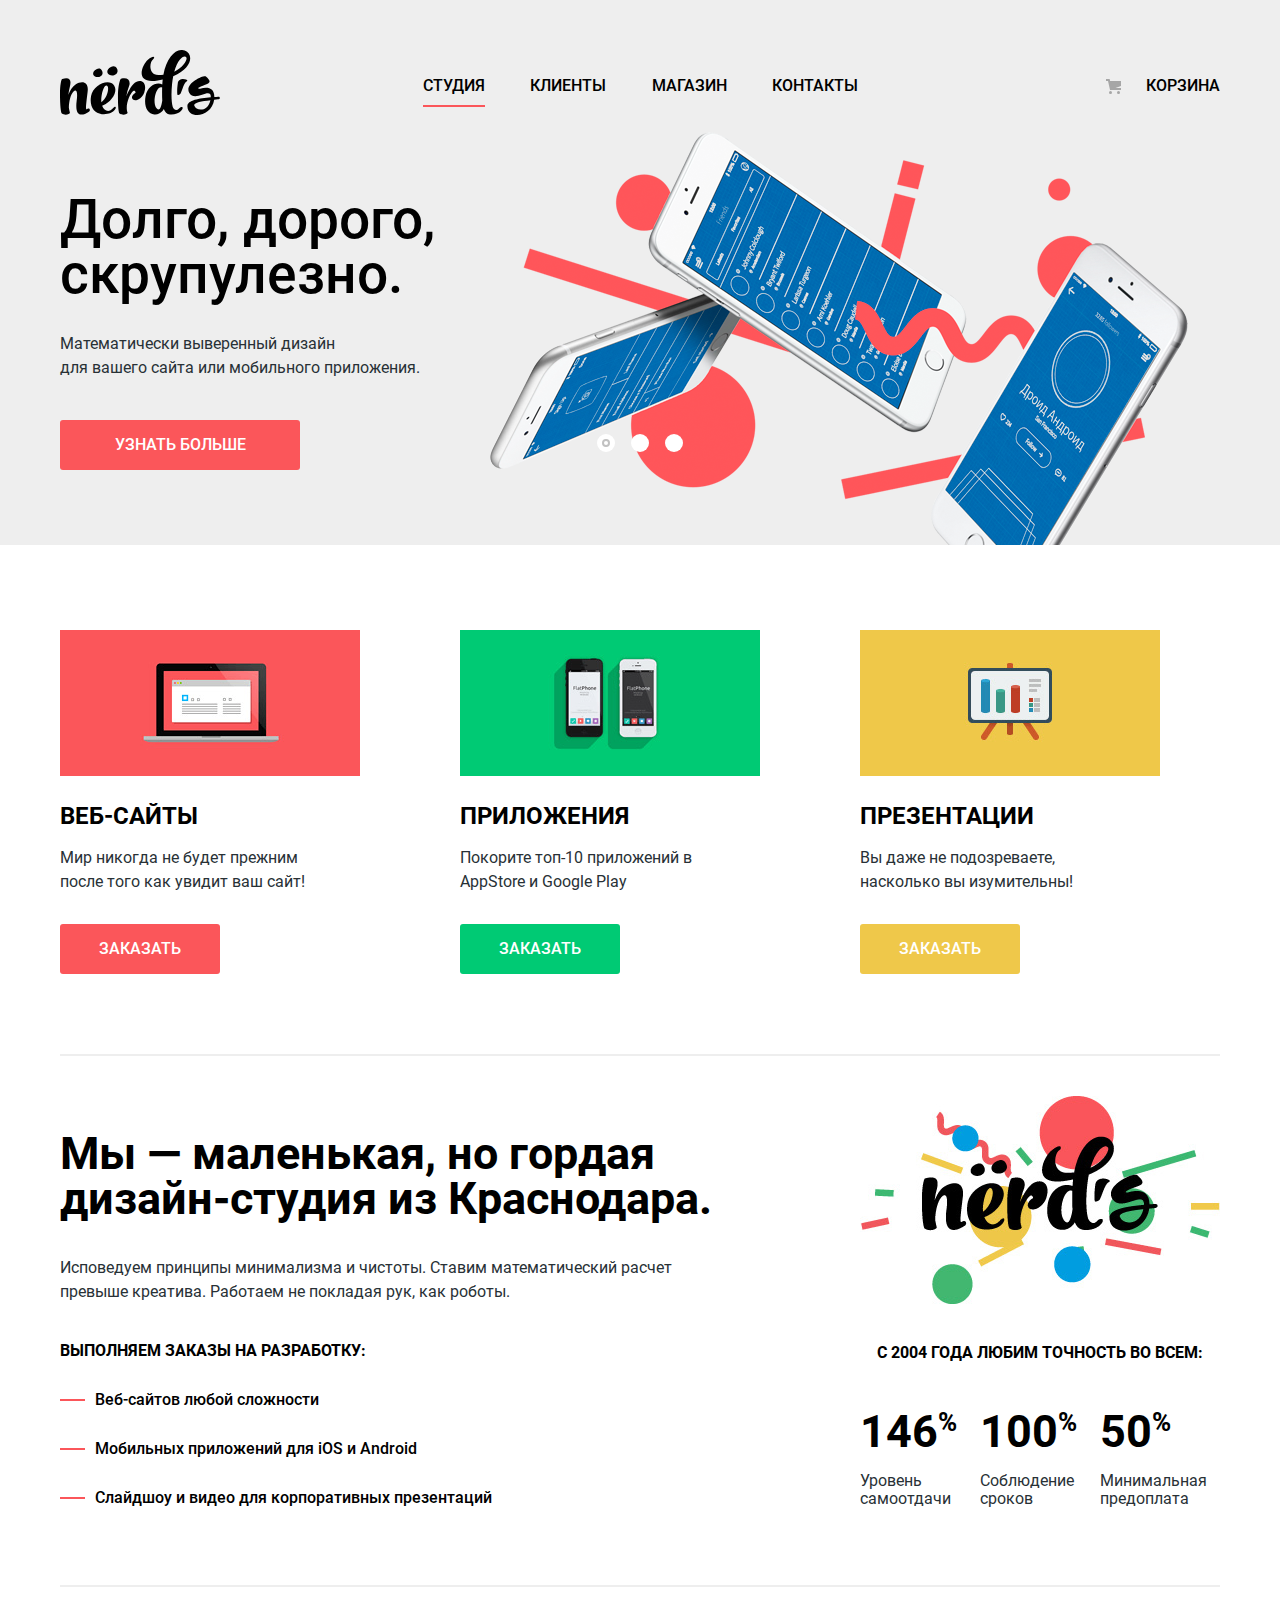
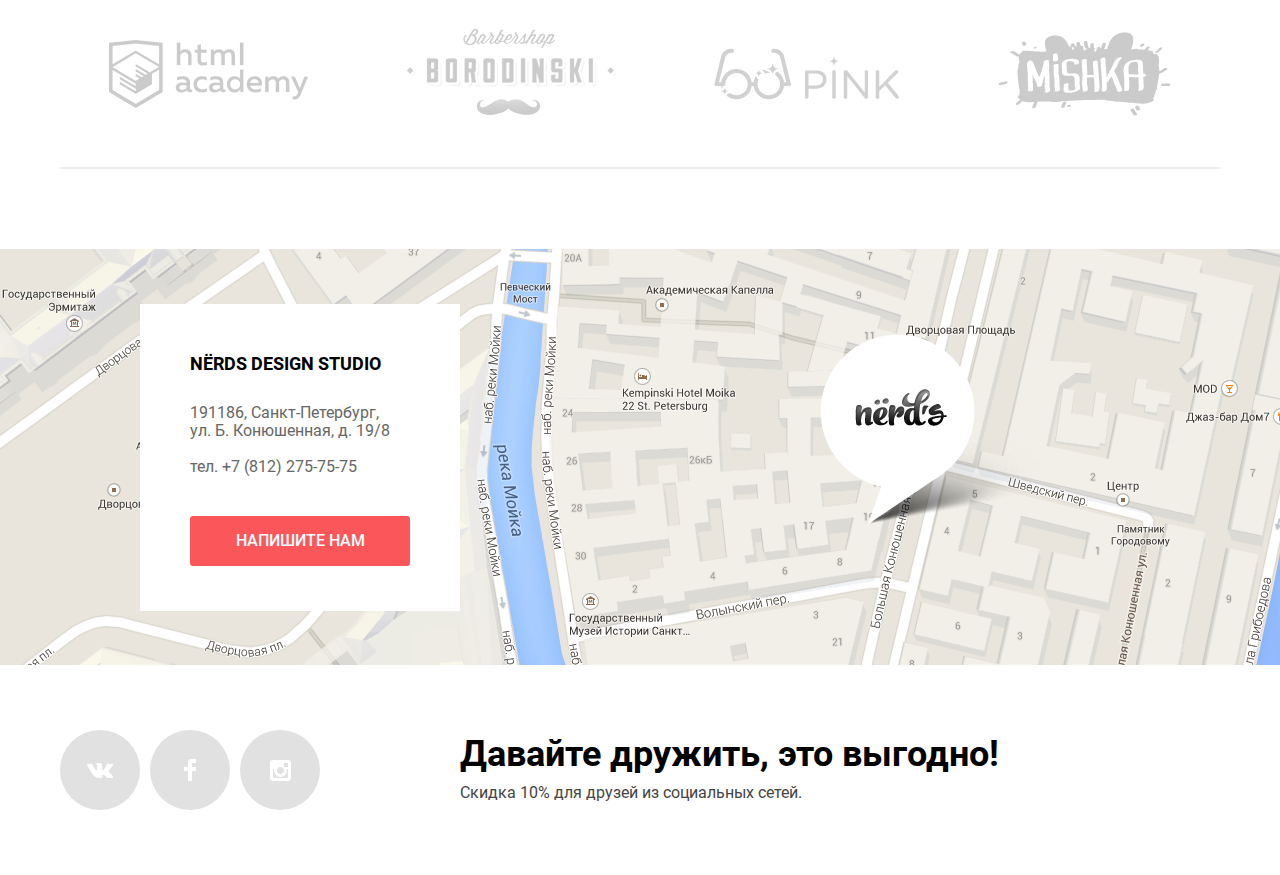
==== commit 1b81ba38: "Small fixes" ====
--- a/index.html
+++ b/index.html
@@ -21,13 +21,13 @@
                         <img src="img/nerds-logo.svg" width="160" height="65" alt="Логотип студии нёрдс">
                     </p>
                     <ul class="nav-menu-list">
-                        <li><a class="nav-menu-item-link nav-menu-item-active" href="#">Студия</a></li>
-                        <li><a class="nav-menu-item-link" href="#">Клиенты</a></li>
-                        <li><a class="nav-menu-item-link" href="#">Магазин</a></li>
-                        <li><a class="nav-menu-item-link" href="#">Контакты</a></li>
+                        <li><a class="nav-menu-link nav-menu-link-active">Студия</a></li>
+                        <li><a class="nav-menu-link" href="#">Клиенты</a></li>
+                        <li><a class="nav-menu-link" href="#">Магазин</a></li>
+                        <li><a class="nav-menu-link" href="#">Контакты</a></li>
                     </ul>
                     <p>
-                        <a class="nav-basket-link" href="#">Корзина</a>
+                         <a class="nav-menu-link nav-basket-link" href="#">Корзина</a>
                     </p>
                 </nav>
             </div>
@@ -40,22 +40,15 @@
             <section class="slider container-center-main">
                 <h2 class="visually-hidden">Приемущества и особенности работы</h2>
 
-                <div class="slider-controls">
-                    <span class="slider-control slider-control-active"></span>
-                    <span class="slider-control"></span>
-                    <span class="slider-control"></span>
-
-                </div>
-
-                <div>
-                    <input type="radio" name="sliders" id="slider-control-1">
-                    <label for="slider-control-1">slider1</label>
-
-                    <input type="radio" name="sliders" id="slider-control-2">
-                    <label for="slider-control-2">slider2</label>
-
-                    <input type="radio" name="sliders" id="slider-control-3">
-                    <label for="slider-control-3">slider3</label>
+                <div class="slider-indicators">
+                    <input class="slider-input visually-hidden" type="radio" name="slider-radiogroup" id="slider-input-1" checked>
+                    <label class="slider-indicator" for="slider-input-1" >slider1</label>
+
+                    <input class="slider-input visually-hidden" type="radio" name="slider-radiogroup" id="slider-input-2">
+                    <label class="slider-indicator" for="slider-input-2">slider2</label>
+
+                    <input class="slider-input visually-hidden" type="radio" name="slider-radiogroup" id="slider-input-3">
+                    <label class="slider-indicator" for="slider-input-3">slider3</label>
                 </div>
 
                 <ul class="slider-list">
@@ -72,7 +65,7 @@
                         <a class="btn btn-red btn-w240px slider-btn" href="#">Узнать больше</a>
                     </li>
                     <li class="slider-item">
-                        <h3 class="slider-title">Только ночь, только хардкор</h3>
+                        <h3 class="slider-title">Только ночь,<br> только хардкор</h3>
                         <p class="slider-desc">Работать днем, как все? Мы против этого. Ближе к полуночи работа
                             только начинается.</p>
                         <a class="btn btn-red btn-w240px slider-btn" href="#">Узнать больше</a>
--- a/css/style.css
+++ b/css/style.css
@@ -173,7 +173,6 @@
     justify-content: space-between;
     align-items: center;
     padding-top: 50px;
-    padding-bottom: 50px;
 }
 
 .nav-logo {
@@ -192,33 +191,30 @@
     list-style: none;
 }
 
-.nav-menu-item-link {
+.nav-menu-link-active {
+    border-bottom: 2px solid #fb565a;
+}
+
+.nav-menu-link {
     padding-top: 10px;
     padding-bottom: 10px;
-}
-
-.nav-menu-item-active {
-    border-bottom: 2px solid #fb565a;
-}
-
-.nav a {
+
     color: black;
     line-height: 30px;
     text-transform: uppercase;
 }
 
-.nav a:hover {
+.nav-menu-link:not(.nav-menu-link-active):hover {
     color: #fb565a;
 }
 
-.nav a:active {
+.nav-menu-link:not(.nav-menu-link-active):active {
     color: #000000;
     opacity: 0.3;
 }
 
 .nav-basket-link {
     position: relative;
-
     padding: 10px 0 10px 40px;
 }
 
@@ -254,6 +250,7 @@
     max-width: 600px;
     margin: 0;
     margin-bottom: 30px;
+    padding-top: 70px;
 
     font-size: 55px;
     line-height: 55px;
@@ -272,7 +269,7 @@
 }
 
 .slider-btn {
-    margin-bottom: 40px;
+    margin-bottom: 75px;
 }
 
 .slider-item:not(:nth-child(1)) {
@@ -282,32 +279,32 @@
 .slider-item:nth-child(1) {
     background-image: url("../img/slide1.png");
     background-repeat: no-repeat;
-    background-position: 93% 18px;
+    background-position: 93% 10px;
 }
 
 .slider-item:nth-child(2) {
-    background-image: url("../img/slide1.png");
+    background-image: url("../img/slide2.png");
     background-repeat: no-repeat;
-    background-position: 100% 0;
+    background-position: 100% -5px;
 }
 
 .slider-item:nth-child(3) {
-    background-image: url("../img/slide1.png");
+    background-image: url("../img/slide3.png");
     background-repeat: no-repeat;
-    background-position: 100% 20px;
-}
-
-.slider-controls {
+    background-position: 100% 10px;
+}
+
+.slider-indicators {
     position: absolute;
     left: 50%;
-    bottom: 104px;
+    bottom: 85px;
 
     font-size: 0;
     line-height: 0;
     transform: translateX(-50%);
 }
 
-.slider-control {
+.slider-indicator {
     position: relative;
 
     display: inline-block;
@@ -323,11 +320,9 @@
     cursor: pointer;
 }
 
-.slider-control::before {
+.slider-indicator::before {
     position: absolute;
     content: "";
-    /* top: 8px; */
-    /* left: 8px; */
 
     width: 18px;
     height: 18px;
@@ -336,7 +331,7 @@
     background: #fff;
 }
 
-.slider-control-active::after {
+.slider-input:checked + .slider-indicator::after {
     position: absolute;
     content: "";
     top: calc(50% - 4px);
@@ -347,6 +342,11 @@
 
     border: 2px solid #c1c1c1;
     border-radius: 50%;
+}
+
+.slider-input:focus + .slider-indicator {
+    outline: thin dotted;
+    outline: 5px auto -webkit-focus-ring-color;
 }
 
 
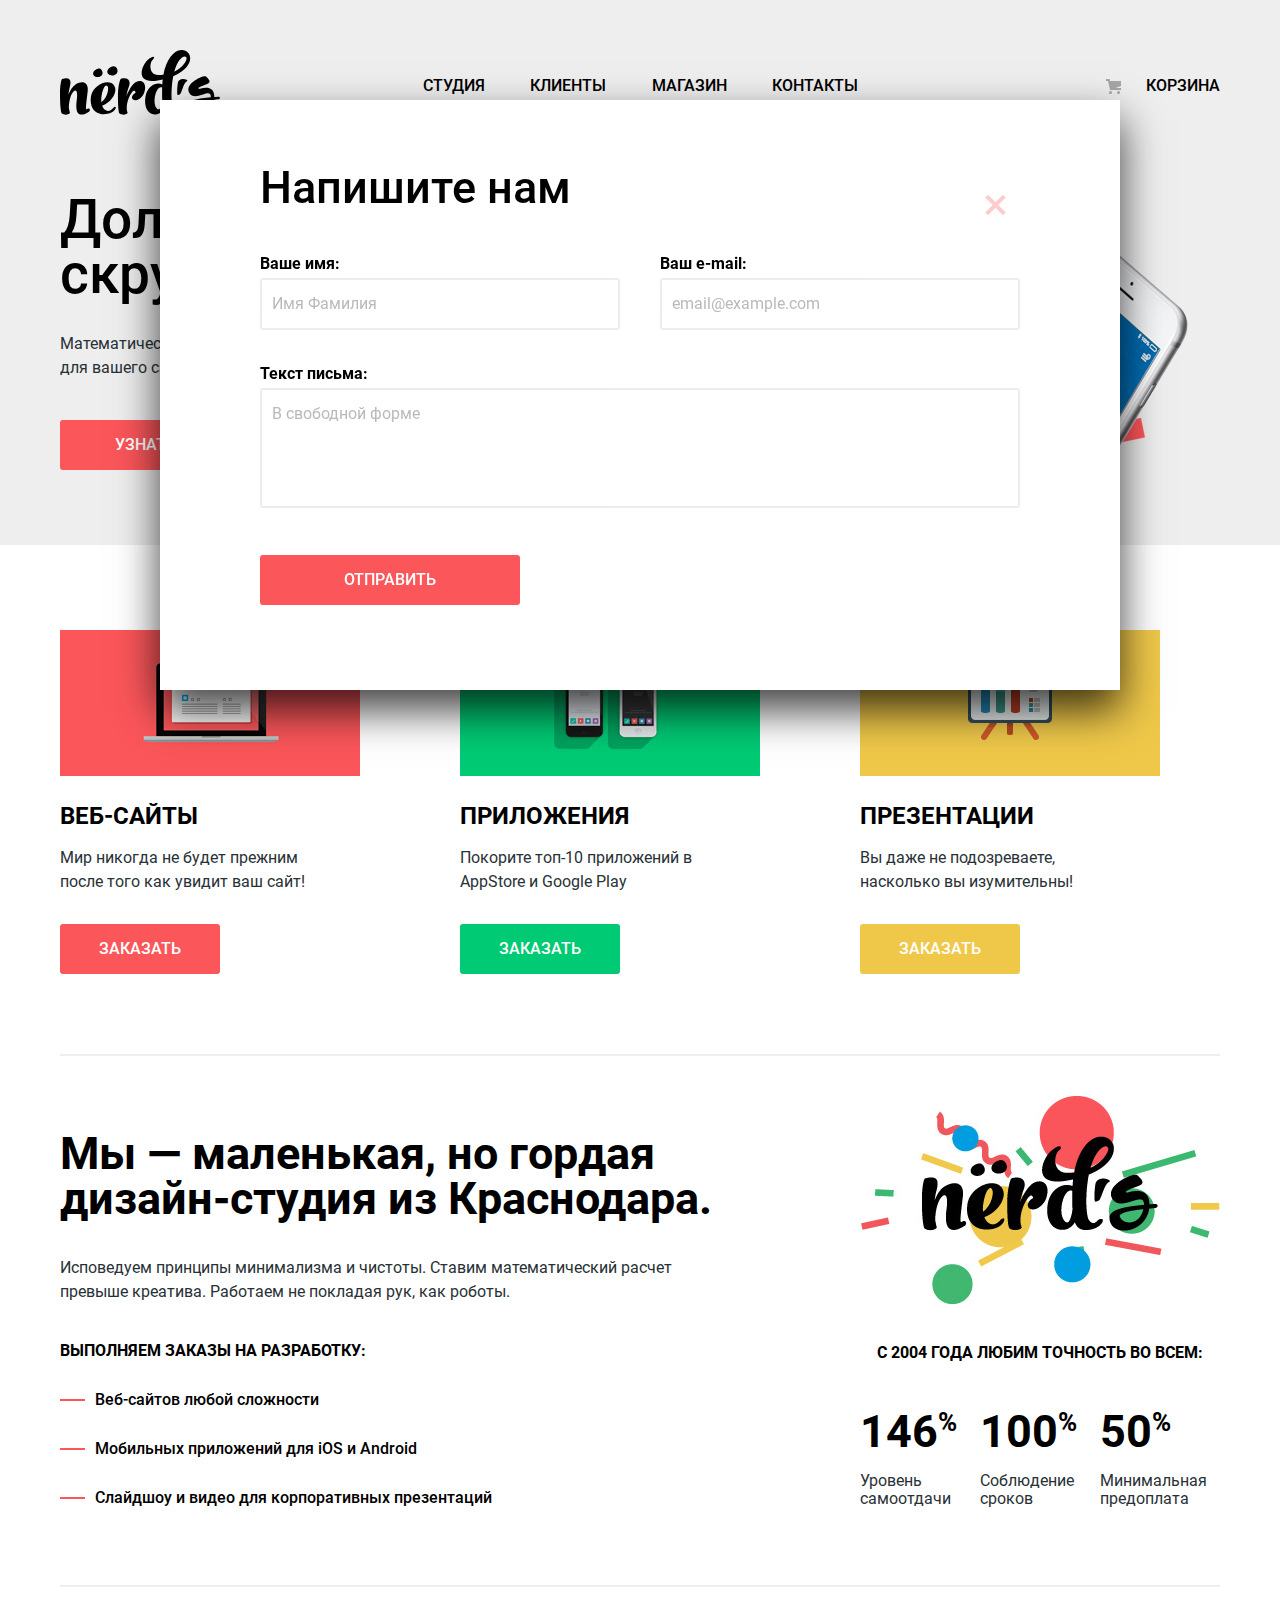
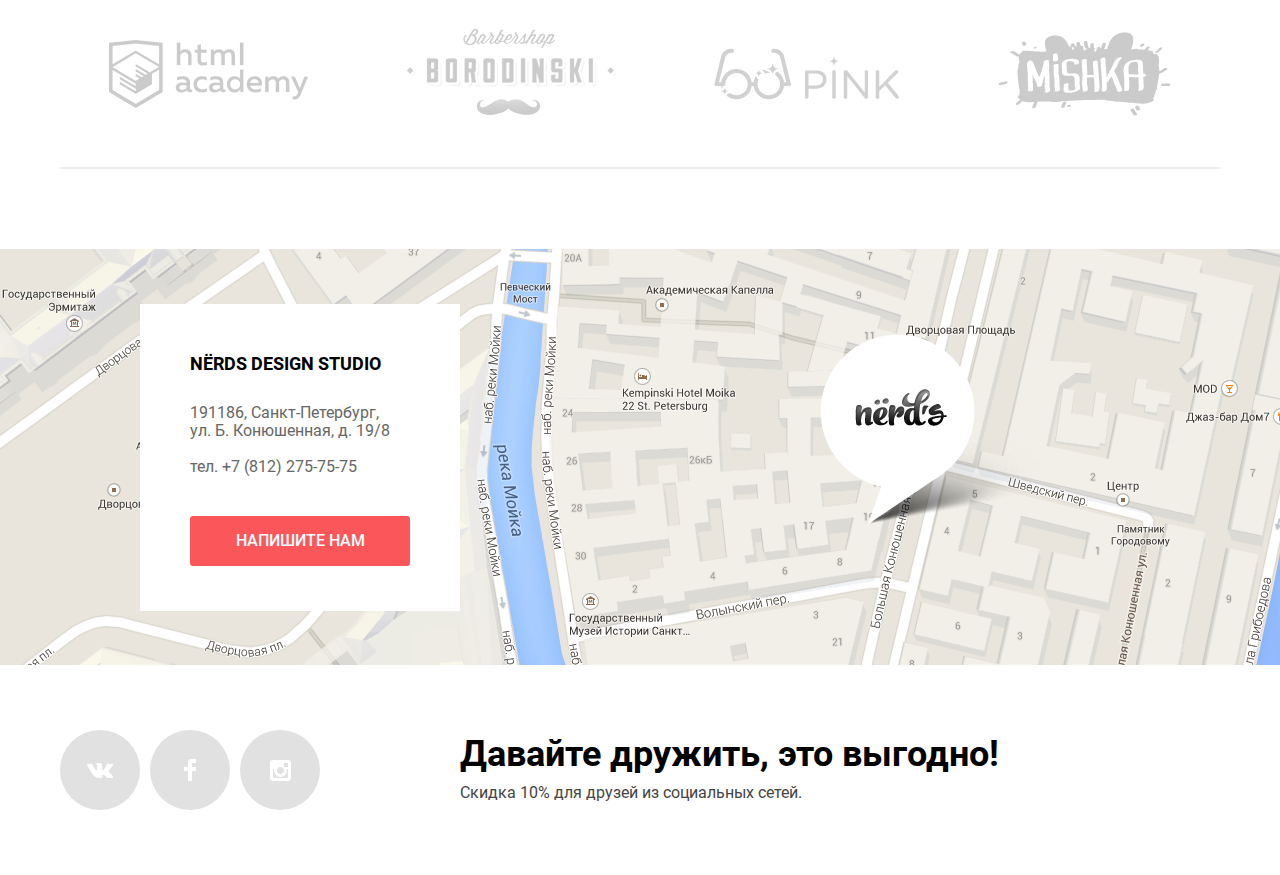
==== commit 34438d0c: "Stylize writeus" ====
--- a/index.html
+++ b/index.html
@@ -27,7 +27,7 @@
                         <li><a class="nav-menu-link" href="#">Контакты</a></li>
                     </ul>
                     <p>
-                         <a class="nav-menu-link nav-basket-link" href="#">Корзина</a>
+                        <a class="nav-menu-link nav-basket-link" href="#">Корзина</a>
                     </p>
                 </nav>
             </div>
@@ -41,13 +41,16 @@
                 <h2 class="visually-hidden">Приемущества и особенности работы</h2>
 
                 <div class="slider-indicators">
-                    <input class="slider-input visually-hidden" type="radio" name="slider-radiogroup" id="slider-input-1" checked>
-                    <label class="slider-indicator" for="slider-input-1" >slider1</label>
-
-                    <input class="slider-input visually-hidden" type="radio" name="slider-radiogroup" id="slider-input-2">
+                    <input class="slider-input visually-hidden" type="radio" name="slider-radiogroup"
+                        id="slider-input-1" checked>
+                    <label class="slider-indicator" for="slider-input-1">slider1</label>
+
+                    <input class="slider-input visually-hidden" type="radio" name="slider-radiogroup"
+                        id="slider-input-2">
                     <label class="slider-indicator" for="slider-input-2">slider2</label>
 
-                    <input class="slider-input visually-hidden" type="radio" name="slider-radiogroup" id="slider-input-3">
+                    <input class="slider-input visually-hidden" type="radio" name="slider-radiogroup"
+                        id="slider-input-3">
                     <label class="slider-indicator" for="slider-input-3">slider3</label>
                 </div>
 
@@ -221,24 +224,26 @@
         </section>
     </footer>
 
-    <section class="writeus">
-        <h2>Напишите нам</h2>
+    <section class="modal-writeus">
+        <h2 class="writeus-title">Напишите нам</h2>
         <form action="https://echo.htmlacademy.ru" method="post">
-            <p>
-                <label for="writeus-name">Ваше имя:</label>
-                <input type="text" name="name" id="writeus-name" placeholder="Имя Фамилия">
-            </p>
-            <p>
-                <label for="writeus-email">Ваш e-mail:</label>
-                <input type="email" name="email" id="writeus-email" placeholder="email@example.com">
-            </p>
-            <p>
-                <label for="writeus-text">Текст письма:</label>
-                <input type="text" name="text" id="writeus-text" placeholder="В свободной форме">
+            <div class="writeus-columns-container">
+                <p class="writeus-p-column">
+                    <label class="writeus-label" for="writeus-name">Ваше имя:</label>
+                    <input class="writeus-input" type="text" name="name" id="writeus-name" placeholder="Имя Фамилия">
+                </p>
+                <p class="writeus-p-column">
+                    <label class="writeus-label" for="writeus-email">Ваш e-mail:</label>
+                    <input class="writeus-input" type="email" name="email" id="writeus-email" placeholder="email@example.com">
+                </p>
+            </div>
+            <p class="writeus-p-textarea">
+                <label class="writeus-label" for="writeus-textarea">Текст письма:</label>
+                <textarea class="writeus-input writeus-input-textarea" name="textarea" id="writeus-textarea" placeholder="В свободной форме"></textarea>
             </p>
             <button class="btn btn-red btn-w260px" type="submit">Отправить</button>
         </form>
-        <button type="button">Закрыть</button>
+        <button class="writeus-close" type="button">Закрыть</button>
     </section>
 </body>
 
--- a/css/style.css
+++ b/css/style.css
@@ -209,8 +209,7 @@
 }
 
 .nav-menu-link:not(.nav-menu-link-active):active {
-    color: #000000;
-    opacity: 0.3;
+    color: rgba(0, 0, 0, 30%)
 }
 
 .nav-basket-link {
@@ -331,7 +330,7 @@
     background: #fff;
 }
 
-.slider-input:checked + .slider-indicator::after {
+.slider-input:checked+.slider-indicator::after {
     position: absolute;
     content: "";
     top: calc(50% - 4px);
@@ -344,7 +343,7 @@
     border-radius: 50%;
 }
 
-.slider-input:focus + .slider-indicator {
+.slider-input:focus+.slider-indicator {
     outline: thin dotted;
     outline: 5px auto -webkit-focus-ring-color;
 }
@@ -686,22 +685,54 @@
 
 /* modals.writeus */
 
-.writeus {
-    display: none;
-}
-
-.writeus h2 {
+.modal-writeus {
+    position: fixed;
+    top: 100px;
+    left: 50%;
+    transform: translateX(-50%);
+    width: 960px;
+
+    box-sizing: border-box;
+    padding: 65px 100px 85px;
+
+    background-color: white;
+    box-shadow: 0 20px 40px rgba(0, 1, 1, 0.75);
+}
+
+.writeus-columns-container {
+    display: flex;
+    justify-content: space-between;
+}
+
+.writeus-title {
+    margin: 0;
+    margin-bottom: 45px;
+
     font-size: 45px;
     font-weight: 500;
     line-height: 45px;
 }
 
-.writeus label {
+.writeus-p-column {
+    margin: 0;
+    margin-bottom: 20px;
+    width: 360px;
+}
+
+.writeus-label {
+    display: block;
+    margin-bottom: 5px;
+
     font-weight: 700;
     line-height: 18px;
 }
 
-.writeus input {
+.writeus-input {
+    width: 360px;
+    padding: 15px 10px;
+    box-sizing: border-box;
+    margin-bottom: 15px;
+
     font: inherit;
     color: #444444;
     font-size: 16px;
@@ -714,21 +745,76 @@
     opacity: 0.5;
 }
 
-.writeus input:hover {
+.writeus-p-textarea {
+    margin: 0;
+    margin-bottom: 25px;
+}
+
+.writeus-input-textarea {
+    width: 760px;
+    min-height: 120px;
+    resize: none;
+}
+
+.writeus-input:hover {
     border: 2px solid #b4b9bb;
     opacity: 0.5;
 }
 
-.writeus input:focus {
+.writeus-input:focus {
     border: 2px solid #000000;
     opacity: 1;
 }
 
-.writeus input:invalid {
+.writeus-input:invalid {
     color: #e74246;
 
     border: 2px solid #e74246;
     opacity: 1;
+}
+
+.writeus-close {    
+    position: absolute;
+    top: 85px;
+    right: 105px;
+
+    padding: 0;
+    width: 40px;
+    height: 40px;
+
+    font-size: 0;
+    /* ??? */
+
+    opacity: 0.3;
+    border: 0;
+    background: none;
+}
+
+.writeus-close::before,
+.writeus-close::after {
+    content: "";
+    position: absolute;
+    top: 18px;
+    left: 8px;    
+
+    width: 25px;
+    height: 4px;
+
+    background-color: #fb565a;
+}
+
+.writeus-close:hover {    
+    opacity: 1;
+
+}
+
+
+.writeus-close::before {
+    transform: rotate(-45deg);
+}
+
+.writeus-close::after {
+    transform: rotate(45deg);
 }
 
 
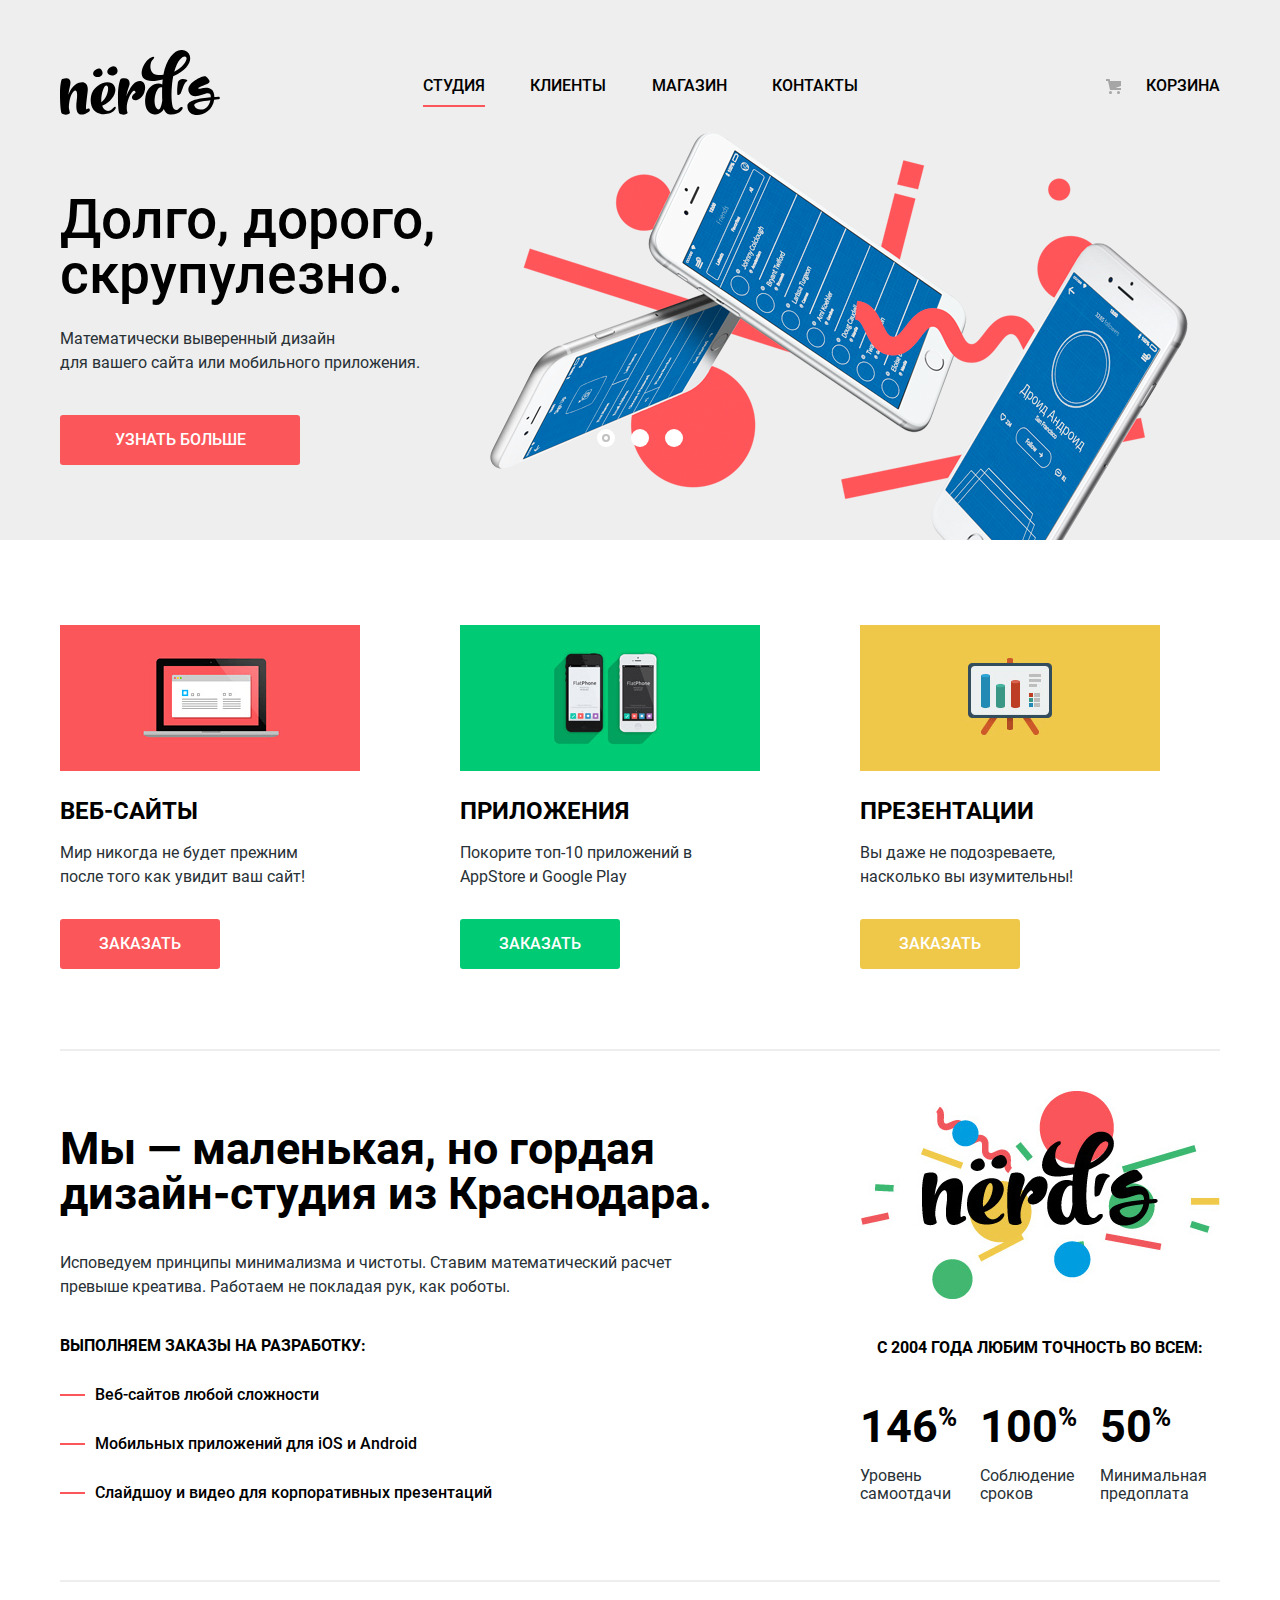
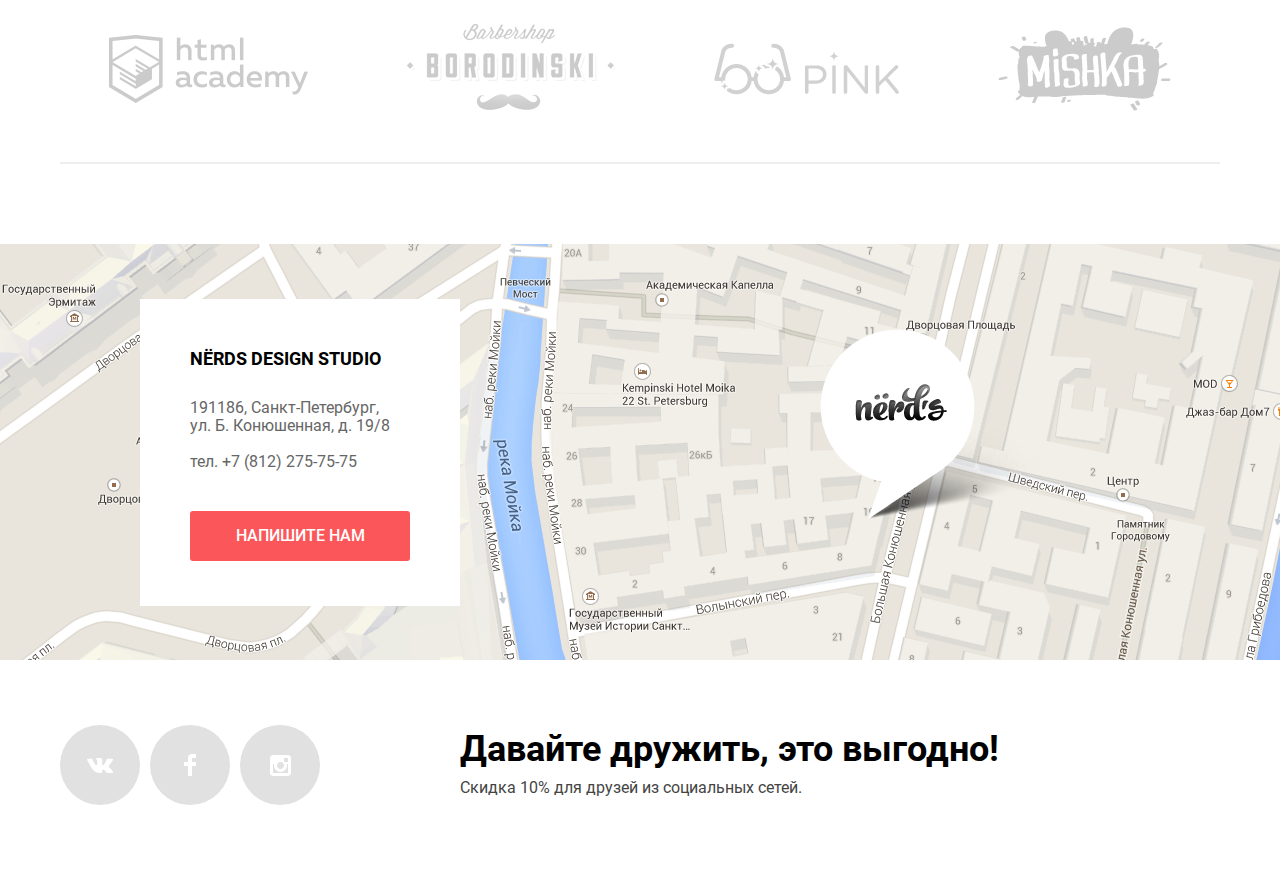
==== commit b8d4b7a9: "Catalog stylization" ====
--- a/index.html
+++ b/index.html
@@ -18,7 +18,9 @@
             <div class="container-center-main">
                 <nav class="nav">
                     <p class="nav-logo">
-                        <img src="img/nerds-logo.svg" width="160" height="65" alt="Логотип студии нёрдс">
+                        <a>
+                            <img src="img/nerds-logo.svg" width="160" height="65" alt="Логотип студии нёрдс">
+                        </a>
                     </p>
                     <ul class="nav-menu-list">
                         <li><a class="nav-menu-link nav-menu-link-active">Студия</a></li>
@@ -36,6 +38,7 @@
 
     <main class="main">
         <h1 class="visually-hidden">Студия нёрдс</h1>
+
         <div class="container-bg-color">
             <section class="slider container-center-main">
                 <h2 class="visually-hidden">Приемущества и особенности работы</h2>
@@ -163,7 +166,6 @@
                 </li>
             </ul>
         </section>
-
     </main>
 
     <footer>
@@ -234,16 +236,18 @@
                 </p>
                 <p class="writeus-p-column">
                     <label class="writeus-label" for="writeus-email">Ваш e-mail:</label>
-                    <input class="writeus-input" type="email" name="email" id="writeus-email" placeholder="email@example.com">
+                    <input class="writeus-input" type="email" name="email" id="writeus-email"
+                        placeholder="email@example.com">
                 </p>
             </div>
             <p class="writeus-p-textarea">
                 <label class="writeus-label" for="writeus-textarea">Текст письма:</label>
-                <textarea class="writeus-input writeus-input-textarea" name="textarea" id="writeus-textarea" placeholder="В свободной форме"></textarea>
+                <textarea class="writeus-input writeus-input-textarea" name="textarea" id="writeus-textarea"
+                    placeholder="В свободной форме"></textarea>
             </p>
             <button class="btn btn-red btn-w260px" type="submit">Отправить</button>
         </form>
-        <button class="writeus-close" type="button">Закрыть</button>
+        <button class="writeus-close" type="button"><span class="visually-hidden">Закрыть</span></button>
     </section>
 </body>
 
--- a/css/style.css
+++ b/css/style.css
@@ -153,6 +153,10 @@
     width: 160px;
 }
 
+.btn-w200px {
+    width: 200px;
+}
+
 .btn-w220px {
     width: 220px;
 }
@@ -177,6 +181,14 @@
 
 .nav-logo {
     margin: 0;
+}
+
+.nav-logo-link:hover {
+    opacity: 0.8;
+}
+
+.nav-logo-link:active {
+    opacity: 0.3;
 }
 
 .nav-menu-list {
@@ -248,7 +260,7 @@
 .slider-title {
     max-width: 600px;
     margin: 0;
-    margin-bottom: 30px;
+    margin-bottom: 25px;
     padding-top: 70px;
 
     font-size: 55px;
@@ -687,10 +699,12 @@
 
 .modal-writeus {
     position: fixed;
-    top: 100px;
+    top: 50%;
     left: 50%;
-    transform: translateX(-50%);
+    transform: translate(-50%, -50%);
     width: 960px;
+
+    display: none;
 
     box-sizing: border-box;
     padding: 65px 100px 85px;
@@ -773,7 +787,7 @@
     opacity: 1;
 }
 
-.writeus-close {    
+.writeus-close {
     position: absolute;
     top: 85px;
     right: 105px;
@@ -781,9 +795,6 @@
     padding: 0;
     width: 40px;
     height: 40px;
-
-    font-size: 0;
-    /* ??? */
 
     opacity: 0.3;
     border: 0;
@@ -795,7 +806,7 @@
     content: "";
     position: absolute;
     top: 18px;
-    left: 8px;    
+    left: 8px;
 
     width: 25px;
     height: 4px;
@@ -803,12 +814,6 @@
     background-color: #fb565a;
 }
 
-.writeus-close:hover {    
-    opacity: 1;
-
-}
-
-
 .writeus-close::before {
     transform: rotate(-45deg);
 }
@@ -817,15 +822,28 @@
     transform: rotate(45deg);
 }
 
+.writeus-close:hover,
+.writeus-close:focus {
+    opacity: 1.0;
+}
+
+.writeus-close:active::before,
+.writeus-close:active::after {
+    background-color: rgba(251, 86, 90, 0.1);
+}
+
+
 
 /* catalog.html */
 
 
 /* main */
 
-.main h1 {
-    margin: 0;
-    padding: 0;
+.catalog-title {
+    margin: 0;
+    padding: 0;
+    padding-top: 70px;
+    padding-bottom: 110px;
 
     color: #000000;
     font-size: 55px;
@@ -835,10 +853,24 @@
     background-color: #eeeeee;
 }
 
+.catalog-flex-columns {
+    display: flex;
+    justify-content: space-between;
+}
+
 
 /* filter */
 
-.filter legend {
+.filter {
+    width: 260px;
+    ;
+    margin: 0;
+    padding: 0;
+
+    box-shadow: 0 0 2px 2px hsl(240, 100%, 70%) inset;
+}
+
+.filter-title {
     margin: 0;
     padding: 0;
 
@@ -851,19 +883,164 @@
     border: none;
 }
 
-.filter fieldset {
+.filter-fieldset {
+    margin: 0;
+    padding: 0;
+
     border: none;
 }
 
-.filter ul {
+.filter-list {
     margin: 0;
     padding: 0;
 
     list-style: none;
 }
 
-.filter label {
+.filter-label {
     color: #283136;
     font-weight: 400;
     line-height: 20px;
+}
+
+/* store */
+
+.store {
+    width: 760px;
+}
+
+.sort-flex-title {
+    display: flex;
+    align-items: baseline;
+    justify-content: space-between;
+
+    margin: 55px 0;
+}
+
+.sort-title {
+    margin: 0;
+    padding: 0;
+    width: 360px;
+
+    font-size: 18px;
+    font-weight: 700;
+    line-height: 18px;
+    text-transform: uppercase;
+}
+
+.sort-options {
+    display: flex;
+
+    margin: 0;
+    padding: 0;
+    width: 360px;
+
+    color: black;
+    font: inherit;
+    font-size: 14px;
+    font-weight: 400;
+    line-height: 18px;
+    text-transform: uppercase;
+}
+
+.sort-link {
+    margin-right: 26px;
+
+    color: rgba(0, 0, 0, 0.3);
+}
+
+.sort-link-active {
+    color: rgba(0, 0, 0, 1.0);
+}
+
+.sort-arrow-down {
+    margin-left: 22px;
+}
+
+.sort-arrow-up {
+    margin-left: auto;
+}
+
+.sort-arrow-active path {
+    fill: #231f20;
+}
+
+.store-list {
+    display: flex;
+    flex-wrap: wrap;
+
+    margin: 0;
+    margin-bottom: 30px;
+    padding: 0;
+
+    line-height: 0;
+
+    list-style: none;
+}
+
+.store-item {
+    position: relative;
+
+    margin-bottom: 33px;
+}
+
+.store-item:not(:nth-child(even)) {
+    margin-right: 40px;
+}
+
+.store-item::before {
+    display: block;
+    content: url(../img/browser.svg);
+
+    opacity: 0.12;
+}
+
+.store-item:hover::before {
+    opacity: 1.0;
+}
+
+.store-details {
+    position: absolute;
+    left: 0;
+    right: 0;
+    bottom: 0;
+
+    display: none;
+    padding: 30px 0 40px;
+
+    text-align: center;
+
+    background-color: #eeeeee;
+}
+
+.store-item:hover .store-details {
+    display: block;
+}
+
+.details-title {
+    margin: 0;
+    margin-bottom: 15px;
+
+    font-size: 18px;
+    font-weight: 700;
+    line-height: 30px;
+    text-transform: uppercase;
+}
+
+.details-content {
+    margin: 0 10px 30px;
+
+    color: #666666;
+    font-size: 16px;
+    font-weight: 400;
+    line-height: 18px;
+}
+
+.store-pages {
+    display: flex;
+    justify-content: space-between;
+    width: 440px;
+
+
+    margin-bottom: 60px;
 }